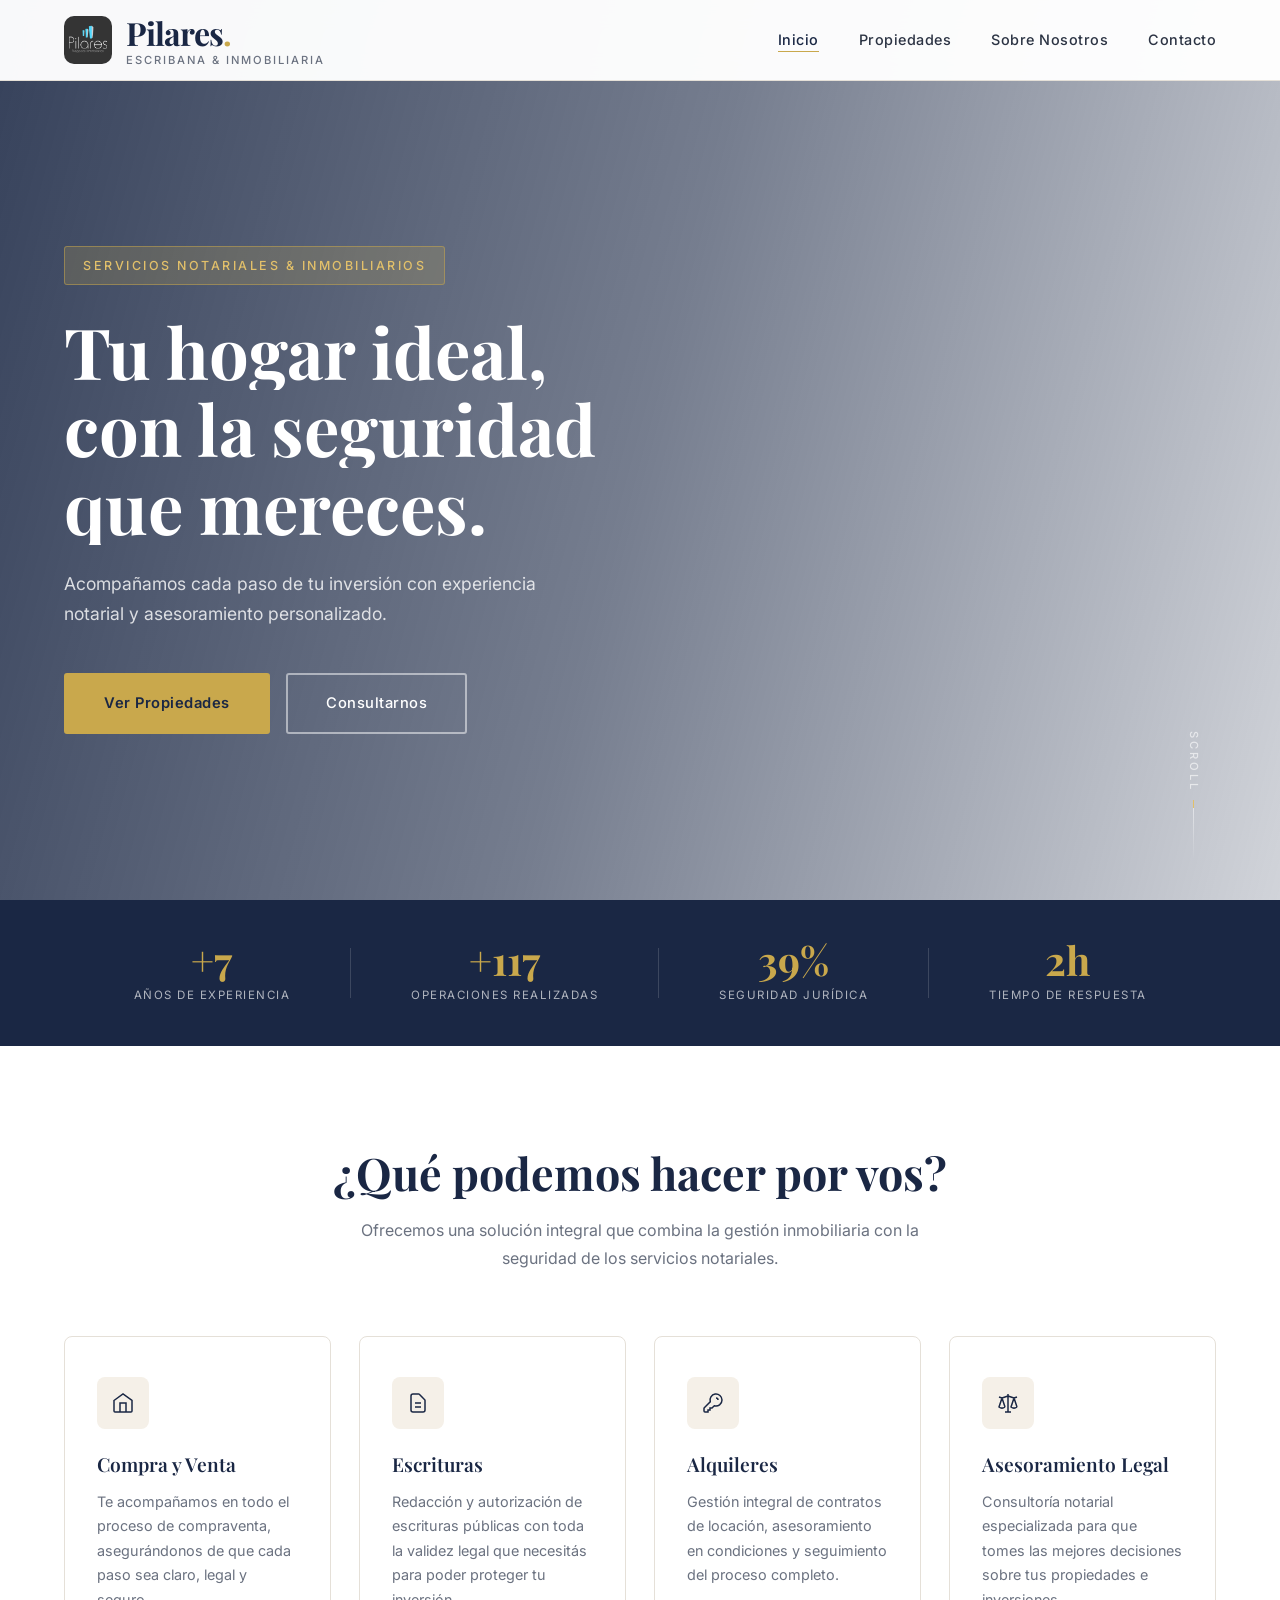
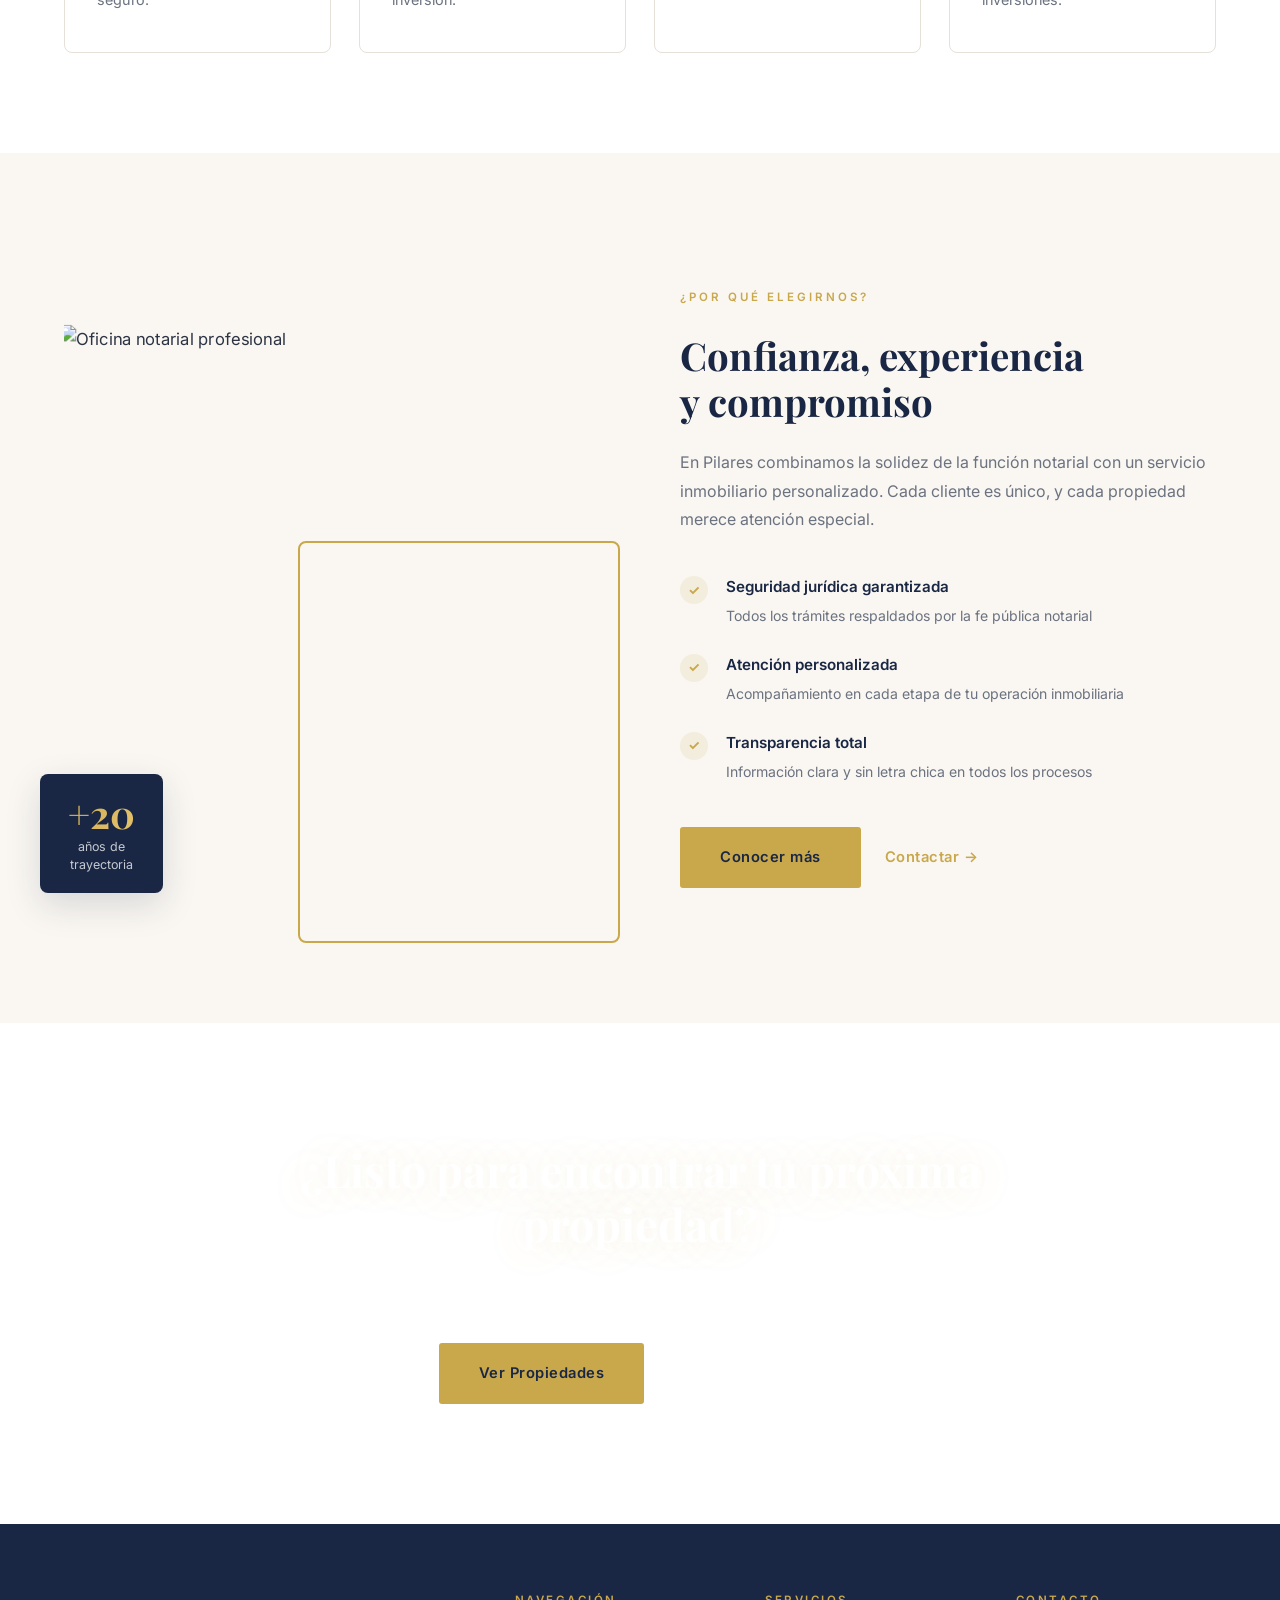
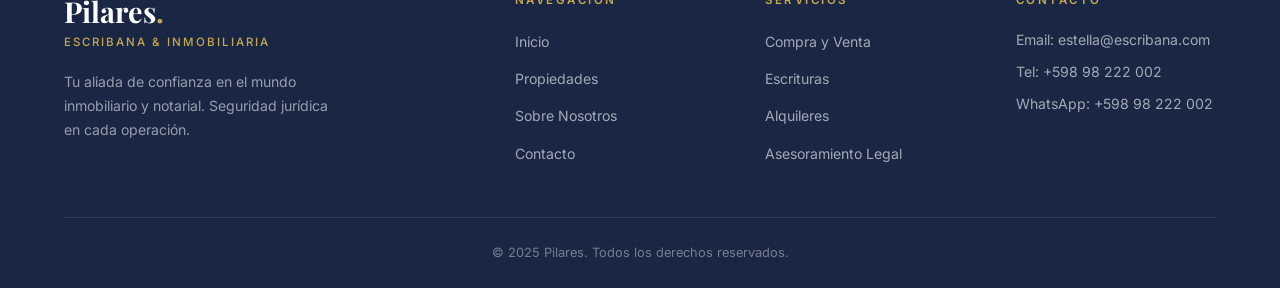
==== index.html @ a2b4f0a6 "s" ====
<!DOCTYPE html>
<html lang="es">
<head>
    <meta charset="UTF-8">
    <meta name="viewport" content="width=device-width, initial-scale=1.0">
    <title>Pilares | Inmobiliaria & Servicios Notariales</title>
    <link rel="icon" type="image/jpeg" href="Img/WhatsApp%20Image%202026-03-04%20at%2013.18.56.jpeg">
    <link rel="stylesheet" href="pagina_inicio.css">
    <link href="https://fonts.googleapis.com/css2?family=Playfair+Display:wght@400;600;700&family=Inter:wght@300;400;500;600&display=swap" rel="stylesheet">
</head>
<body>

    <header>
        <div class="header-container">
            <div class="logo">
                <a href="index.html">
                    <img class="logo-img" src="Img/WhatsApp%20Image%202026-03-04%20at%2013.18.56.jpeg" alt="Pilares">
                    <div class="logo-text">
                        <h1>Pilares<span class="logo-accent">.</span></h1>
                        <span class="logo-subtitle">Escribana &amp; Inmobiliaria</span>
                    </div>
                </a>
            </div>

            <div class="menu-toggle" id="menu-toggle">
                <span></span>
                <span></span>
                <span></span>
            </div>

            <nav id="main-nav">
                <ul>
                    <li><a href="index.html" class="active">Inicio</a></li>
                    <li><a href="./Productos/Productos.html">Propiedades</a></li>
                    <li><a href="./Nosotros/nosotros.html">Sobre Nosotros</a></li>
                    <li><a href="./Contacto/contactos.html">Contacto</a></li>
                </ul>
            </nav>
        </div>
    </header>

    <!-- Hero Section -->
    <section class="hero">
        <div class="hero-bg"></div>
        <div class="hero-overlay"></div>

<div class="hero-content">
            <span class="hero-tag">Servicios Notariales &amp; Inmobiliarios</span>
            <h2>Tu hogar ideal,<br>con la seguridad<br>que mereces.</h2>
            <p>Acompañamos cada paso de tu inversión con experiencia notarial y asesoramiento personalizado.</p>
            <div class="hero-buttons">
                <a href="./Productos/Productos.html" class="btn-primary">Ver Propiedades</a>
                <a href="./Contacto/contactos.html" class="btn-ghost">Consultarnos</a>
            </div>
        </div>
        <div class="hero-scroll-hint">
            <span>Scroll</span>
            <div class="scroll-line"></div>
        </div>
    </section>

    <main id="main-page">

        <!-- Stats Bar -->
        <section class="stats-bar">
            <div class="stat-item">
                <span class="stat-number">+20</span>
                <span class="stat-label">Años de experiencia</span>
            </div>
            <div class="stat-divider"></div>
            <div class="stat-item">
                <span class="stat-number">+200</span>
                <span class="stat-label">Operaciones realizadas</span>
            </div>
            <div class="stat-divider"></div>
            <div class="stat-item">
                <span class="stat-number">100%</span>
                <span class="stat-label">Seguridad jurídica</span>
            </div>
            <div class="stat-divider"></div>
            <div class="stat-item">
                <span class="stat-number">24h</span>
                <span class="stat-label">Tiempo de respuesta</span>
            </div>
        </section>

        <!-- Services Section -->
        <section class="services-section">
            <div class="section-header">
                <h2>¿Qué podemos hacer por vos?</h2>
                <p>Ofrecemos una solución integral que combina la gestión inmobiliaria con la seguridad de los servicios notariales.</p>
            </div>
            <div class="services-grid">
                <div class="service-card">
                    <div class="service-icon-wrap">
                        <svg viewBox="0 0 24 24" fill="none" stroke="currentColor" stroke-width="1.5">
                            <path d="M3 9.5L12 3l9 6.5V20a1 1 0 01-1 1H4a1 1 0 01-1-1V9.5z"/>
                            <path d="M9 21V12h6v9"/>
                        </svg>
                    </div>
                    <h3>Compra y Venta</h3>
                    <p>Te acompañamos en todo el proceso de compraventa, asegurándonos de que cada paso sea claro, legal y seguro.</p>
                </div>
                <div class="service-card">
                    <div class="service-icon-wrap">
                        <svg viewBox="0 0 24 24" fill="none" stroke="currentColor" stroke-width="1.5">
                            <path d="M9 12h6m-6 4h6m2 5H7a2 2 0 01-2-2V5a2 2 0 012-2h5.586a1 1 0 01.707.293l5.414 5.414a1 1 0 01.293.707V19a2 2 0 01-2 2z"/>
                        </svg>
                    </div>
                    <h3>Escrituras</h3>
                    <p>Redacción y autorización de escrituras públicas con toda la validez legal que necesitás para poder proteger tu inversión.</p>
                </div>
                <div class="service-card">
                    <div class="service-icon-wrap">
                        <svg viewBox="0 0 24 24" fill="none" stroke="currentColor" stroke-width="1.5">
                            <path d="M15 7a2 2 0 012 2m4 0a6 6 0 01-7.743 5.743L11 17H9v2H7v2H4a1 1 0 01-1-1v-2.586a1 1 0 01.293-.707l5.964-5.964A6 6 0 1121 9z"/>
                        </svg>
                    </div>
                    <h3>Alquileres</h3>
                    <p>Gestión integral de contratos de locación, asesoramiento en condiciones y seguimiento del proceso completo.</p>
                </div>
                <div class="service-card">
                    <div class="service-icon-wrap">
                        <svg viewBox="0 0 24 24" fill="none" stroke="currentColor" stroke-width="1.5">
                            <path d="M3 6l3 1m0 0l-3 9a5.002 5.002 0 006.001 0M6 7l3 9M6 7l6-2m6 2l3-1m-3 1l-3 9a5.002 5.002 0 006.001 0M18 7l3 9m-3-9l-6-2m0-2v2m0 16V5m0 16H9m3 0h3"/>
                        </svg>
                    </div>
                    <h3>Asesoramiento Legal</h3>
                    <p>Consultoría notarial especializada para que tomes las mejores decisiones sobre tus propiedades e inversiones.</p>
                </div>
            </div>
        </section>

        <!-- Why Us Section -->
        <section class="why-us-section">
            <div class="why-us-container">
                <div class="why-us-image-col">
                    <div class="image-wrapper">
                        <img src="https://images.unsplash.com/photo-1560518883-ce09059eeffa?w=900&q=80&auto=format&fit=crop" alt="Oficina notarial profesional">
                    </div>
                    <div class="image-frame"></div>
                    <div class="experience-badge">
                        <span class="badge-number">+20</span>
                        <span class="badge-text">años de<br>trayectoria</span>
                    </div>
                </div>
                <div class="why-us-content">
                    <span class="section-tag">¿Por qué elegirnos?</span>
                    <h2>Confianza, experiencia<br>y compromiso</h2>
                    <p class="why-us-intro">En Pilares combinamos la solidez de la función notarial con un servicio inmobiliario personalizado. Cada cliente es único, y cada propiedad merece atención especial.</p>

                    <div class="features-list">
                        <div class="feature-item">
                            <div class="feature-check">✓</div>
                            <div class="feature-text">
                                <strong>Seguridad jurídica garantizada</strong>
                                <p>Todos los trámites respaldados por la fe pública notarial</p>
                            </div>
                        </div>
                        <div class="feature-item">
                            <div class="feature-check">✓</div>
                            <div class="feature-text">
                                <strong>Atención personalizada</strong>
                                <p>Acompañamiento en cada etapa de tu operación inmobiliaria</p>
                            </div>
                        </div>
                        <div class="feature-item">
                            <div class="feature-check">✓</div>
                            <div class="feature-text">
                                <strong>Transparencia total</strong>
                                <p>Información clara y sin letra chica en todos los procesos</p>
                            </div>
                        </div>
                    </div>

                    <div class="why-us-actions">
                        <a href="./Nosotros/nosotros.html" class="btn-primary">Conocer más</a>
                        <a href="./Contacto/contactos.html" class="btn-link">Contactar →</a>
                    </div>
                </div>
            </div>
        </section>

        <!-- CTA Section -->
        <section class="cta-section">
            <div class="cta-bg"></div>
            <div class="cta-content">
                <h2>¿Listo para encontrar tu próxima propiedad?</h2>
                <p>Nuestro equipo está listo para asesorarte y acompañarte en cada paso del proceso.</p>
                <div class="cta-buttons">
                    <a href="./Productos/Productos.html" class="btn-gold">Ver Propiedades</a>
                    <a href="./Contacto/contactos.html" class="btn-ghost-light">Consultarnos</a>
                </div>
            </div>
        </section>

    </main>

    <footer id="contacto-footer">
        <div class="footer-content">
            <div class="footer-brand">
                <h3>Pilares<span class="logo-accent">.</span></h3>
                <p class="footer-brand-sub">Escribana &amp; Inmobiliaria</p>
                <p class="footer-desc">Tu aliada de confianza en el mundo inmobiliario y notarial. Seguridad jurídica en cada operación.</p>
            </div>
            <div class="footer-section">
                <h4>Navegación</h4>
                <ul>
                    <li><a href="index.html">Inicio</a></li>
                    <li><a href="./Productos/Productos.html">Propiedades</a></li>
                    <li><a href="./Nosotros/nosotros.html">Sobre Nosotros</a></li>
                    <li><a href="./Contacto/contactos.html">Contacto</a></li>
                </ul>
            </div>
            <div class="footer-section">
                <h4>Servicios</h4>
                <ul>
                    <li><a href="#">Compra y Venta</a></li>
                    <li><a href="#">Escrituras</a></li>
                    <li><a href="#">Alquileres</a></li>
                    <li><a href="#">Asesoramiento Legal</a></li>
                </ul>
            </div>
            <div class="footer-section">
                <h4>Contacto</h4>
                <p>Email: estella@escribana.com</p>
                <p>Tel: +598 98 222 002</p>
                <p>WhatsApp: +598 98 222 002</p>
            </div>
        </div>
        <div class="footer-bottom">
            <p>&copy; 2025 Pilares. Todos los derechos reservados.</p>
        </div>
    </footer>

    <script src="pagina_inicio.js"></script>

</body>
</html>
---- pagina_inicio.css ----
@import url('https://fonts.googleapis.com/css2?family=Playfair+Display:wght@400;600;700&family=Inter:wght@300;400;500;600&display=swap');

/* ===== Variables ===== */
:root {
    --primary: #1a2744;
    --primary-light: #253460;
    --gold: #c9a84c;
    --gold-light: #e2c06a;
    --cream: #f5f0e8;
    --cream-light: #faf7f2;
    --white: #ffffff;
    --dark: #111827;
    --text: #2c3444;
    --text-light: #6b7280;
    --border: #e5e0d8;
    --shadow: rgba(26, 39, 68, 0.08);
    --shadow-md: rgba(26, 39, 68, 0.15);
}

/* ===== Reset & Base ===== */
* {
    margin: 0;
    padding: 0;
    box-sizing: border-box;
}

html {
    scroll-behavior: smooth;
}

html {
    overflow-x: hidden;
    max-width: 100%;
}

body {
    font-family: 'Inter', sans-serif;
    background-color: var(--white);
    color: var(--text);
    line-height: 1.7;
    overflow-x: hidden;
    max-width: 100%;
}

h1, h2, h3, h4 {
    font-family: 'Playfair Display', serif;
    line-height: 1.2;
}

/* ===== Header ===== */
header {
    position: fixed;
    top: 0;
    left: 0;
    right: 0;
    z-index: 1000;
    background: rgba(255, 255, 255, 0.97);
    backdrop-filter: blur(12px);
    border-bottom: 1px solid var(--border);
    animation: slideDown 0.6s ease;
}

@keyframes slideDown {
    from { transform: translateY(-100%); opacity: 0; }
    to { transform: translateY(0); opacity: 1; }
}

.header-container {
    max-width: 1300px;
    margin: 0 auto;
    padding: 0 5%;
    height: 80px;
    display: flex;
    align-items: center;
    justify-content: space-between;
}

/* Logo */
.logo a {
    text-decoration: none;
    display: flex;
    flex-direction: row;
    align-items: center;
    gap: 14px;
    line-height: 1;
}

.logo-img {
    width: 48px;
    height: 48px;
    border-radius: 10px;
    object-fit: cover;
    flex-shrink: 0;
    animation: logoPulse 3.5s ease-in-out infinite;
    transition: transform 0.35s cubic-bezier(0.34, 1.56, 0.64, 1);
}

@keyframes logoPulse {
    0%, 100% { box-shadow: 0 2px 10px rgba(26, 39, 68, 0.14); }
    50%       { box-shadow: 0 4px 22px rgba(201, 168, 76, 0.38); }
}

.logo a:hover .logo-img {
    transform: scale(1.1) rotate(3deg);
    animation-play-state: paused;
    box-shadow: 0 6px 24px rgba(201, 168, 76, 0.45);
}

.logo-text {
    display: flex;
    flex-direction: column;
    line-height: 1;
}

.logo h1 {
    font-family: 'Playfair Display', serif;
    font-size: 2rem;
    font-weight: 700;
    color: var(--primary);
    letter-spacing: -1px;
    margin: 0;
    transition: color 0.3s ease;
}

.logo a:hover h1 { color: var(--gold); }

.logo-accent {
    color: var(--gold);
}

.logo-subtitle {
    font-family: 'Inter', sans-serif;
    font-size: 0.7rem;
    font-weight: 500;
    color: var(--text-light);
    letter-spacing: 2px;
    text-transform: uppercase;
    margin-top: 2px;
}

/* Nav */
nav ul {
    list-style: none;
    display: flex;
    gap: 40px;
    margin: 0;
    padding: 0;
}

nav ul li a {
    text-decoration: none;
    color: var(--text);
    font-weight: 500;
    font-size: 0.9rem;
    letter-spacing: 0.5px;
    position: relative;
    padding-bottom: 4px;
    transition: color 0.3s ease;
}

nav ul li a::after {
    content: '';
    position: absolute;
    bottom: 0;
    left: 0;
    width: 0;
    height: 1.5px;
    background: var(--gold);
    transition: width 0.4s ease;
}

nav ul li a:hover,
nav ul li a.active {
    color: var(--primary);
}

nav ul li a:hover::after,
nav ul li a.active::after {
    width: 100%;
}

/* Mobile menu toggle */
.menu-toggle {
    display: none;
    flex-direction: column;
    gap: 5px;
    cursor: pointer;
    padding: 5px;
}

.menu-toggle span {
    display: block;
    width: 24px;
    height: 2px;
    background: var(--primary);
    transition: all 0.3s ease;
    transform-origin: center;
}

.menu-toggle.open span:nth-child(1) {
    transform: translateY(7px) rotate(45deg);
}

.menu-toggle.open span:nth-child(2) {
    opacity: 0;
    transform: scaleX(0);
}

.menu-toggle.open span:nth-child(3) {
    transform: translateY(-7px) rotate(-45deg);
}

/* ===== Hero ===== */
.hero {
    position: relative;
    height: 100vh;
    min-height: 700px;
    display: flex;
    align-items: center;
    overflow: hidden;
}

.hero-bg {
    position: absolute;
    inset: 0;
    background-image: url('https://images.unsplash.com/photo-1600585154340-be6161a56a0c?w=1800&q=85&auto=format&fit=crop');
    background-size: cover;
    background-position: center;
    transform: scale(1.05);
    animation: heroZoom 8s ease forwards;
}

@keyframes heroZoom {
    from { transform: scale(1.05); }
    to { transform: scale(1); }
}

.hero-overlay {
    position: absolute;
    inset: 0;
    background: linear-gradient(
        105deg,
        rgba(26, 39, 68, 0.88) 0%,
        rgba(26, 39, 68, 0.6) 50%,
        rgba(26, 39, 68, 0.2) 100%
    );
}

.hero-content {
    position: relative;
    z-index: 2;
    max-width: 1300px;
    margin: 0 auto;
    padding: 0 5%;
    width: 100%;
    padding-top: 80px;
    animation: fadeInUp 1s ease 0.3s both;
}

@keyframes fadeInUp {
    from { opacity: 0; transform: translateY(40px); }
    to { opacity: 1; transform: translateY(0); }
}

.hero-tag {
    display: inline-block;
    background: rgba(201, 168, 76, 0.2);
    border: 1px solid rgba(201, 168, 76, 0.5);
    color: var(--gold-light);
    font-size: 0.78rem;
    font-weight: 500;
    letter-spacing: 2.5px;
    text-transform: uppercase;
    padding: 8px 18px;
    border-radius: 3px;
    margin-bottom: 28px;
}

.hero-content h2 {
    font-family: 'Playfair Display', serif;
    font-size: clamp(2.8rem, 5.5vw, 5rem);
    font-weight: 700;
    color: var(--white);
    line-height: 1.1;
    margin-bottom: 24px;
    max-width: 700px;
}

.hero-content p {
    font-size: 1.1rem;
    color: rgba(255, 255, 255, 0.8);
    max-width: 500px;
    margin-bottom: 44px;
    line-height: 1.7;
}

.hero-buttons {
    display: flex;
    gap: 16px;
    flex-wrap: wrap;
}

/* Buttons */
.btn-primary {
    display: inline-block;
    background: var(--gold);
    color: var(--primary);
    padding: 16px 38px;
    border-radius: 3px;
    text-decoration: none;
    font-weight: 600;
    font-size: 0.92rem;
    letter-spacing: 0.5px;
    transition: all 0.35s ease;
    border: 2px solid var(--gold);
}

.btn-primary:hover {
    background: var(--gold-light);
    border-color: var(--gold-light);
    transform: translateY(-2px);
    box-shadow: 0 8px 24px rgba(201, 168, 76, 0.35);
}

.btn-ghost {
    display: inline-block;
    background: transparent;
    color: var(--white);
    padding: 16px 38px;
    border-radius: 3px;
    text-decoration: none;
    font-weight: 500;
    font-size: 0.92rem;
    letter-spacing: 0.5px;
    transition: all 0.35s ease;
    border: 2px solid rgba(255, 255, 255, 0.5);
}

.btn-ghost:hover {
    background: rgba(255, 255, 255, 0.12);
    border-color: var(--white);
}

.btn-gold {
    display: inline-block;
    background: var(--gold);
    color: var(--primary);
    padding: 16px 38px;
    border-radius: 3px;
    text-decoration: none;
    font-weight: 600;
    font-size: 0.92rem;
    letter-spacing: 0.5px;
    transition: all 0.35s ease;
    border: 2px solid var(--gold);
}

.btn-gold:hover {
    background: var(--gold-light);
    transform: translateY(-2px);
    box-shadow: 0 8px 24px rgba(201, 168, 76, 0.4);
}

.btn-ghost-light {
    display: inline-block;
    background: transparent;
    color: var(--white);
    padding: 16px 38px;
    border-radius: 3px;
    text-decoration: none;
    font-weight: 500;
    font-size: 0.92rem;
    letter-spacing: 0.5px;
    transition: all 0.35s ease;
    border: 2px solid rgba(255, 255, 255, 0.6);
}

.btn-ghost-light:hover {
    background: rgba(255, 255, 255, 0.12);
    border-color: var(--white);
}

.btn-link {
    display: inline-flex;
    align-items: center;
    gap: 8px;
    color: var(--gold);
    text-decoration: none;
    font-weight: 600;
    font-size: 0.92rem;
    letter-spacing: 0.5px;
    transition: all 0.3s ease;
    border: none;
    background: none;
    padding: 16px 0;
}

.btn-link:hover {
    gap: 14px;
    color: var(--gold-light);
}

/* Scroll hint */
.hero-scroll-hint {
    position: absolute;
    bottom: 40px;
    right: 6%;
    z-index: 2;
    display: flex;
    flex-direction: column;
    align-items: center;
    gap: 8px;
}

.hero-scroll-hint span {
    font-size: 0.7rem;
    font-weight: 500;
    letter-spacing: 3px;
    text-transform: uppercase;
    color: rgba(255, 255, 255, 0.6);
    writing-mode: vertical-rl;
}

.scroll-line {
    width: 1px;
    height: 60px;
    background: linear-gradient(to bottom, rgba(255,255,255,0.6), transparent);
    animation: scrollPulse 2s ease infinite;
}

@keyframes scrollPulse {
    0%, 100% { opacity: 0.4; }
    50% { opacity: 1; }
}

/* ===== Stats Bar ===== */
.stats-bar {
    background: var(--primary);
    padding: 40px 5%;
    display: flex;
    justify-content: center;
    align-items: center;
    flex-wrap: wrap;
}

.stat-item {
    display: flex;
    flex-direction: column;
    align-items: center;
    padding: 0 60px;
    text-align: center;
}

.stat-number {
    font-family: 'Playfair Display', serif;
    font-size: 2.5rem;
    font-weight: 700;
    color: var(--gold);
    line-height: 1;
}

.stat-label {
    font-size: 0.72rem;
    font-weight: 400;
    color: rgba(255, 255, 255, 0.65);
    letter-spacing: 1.5px;
    margin-top: 6px;
    text-transform: uppercase;
}

.stat-divider {
    width: 1px;
    height: 50px;
    background: rgba(255, 255, 255, 0.15);
}

/* ===== Section Common ===== */
.section-tag {
    display: inline-block;
    color: var(--gold);
    font-size: 0.72rem;
    font-weight: 600;
    letter-spacing: 3px;
    text-transform: uppercase;
    margin-bottom: 16px;
}

.section-header {
    text-align: center;
    margin-bottom: 64px;
}

.section-header h2 {
    font-size: clamp(2rem, 3.5vw, 2.8rem);
    color: var(--primary);
    margin-bottom: 18px;
}

.section-header p {
    color: var(--text-light);
    max-width: 560px;
    margin: 0 auto;
    font-size: 1rem;
}

/* ===== Services Section ===== */
.services-section {
    padding: 100px 5%;
    max-width: 1300px;
    margin: 0 auto;
}

.services-grid {
    display: grid;
    grid-template-columns: repeat(4, 1fr);
    gap: 28px;
}

.service-card {
    background: var(--white);
    border: 1px solid var(--border);
    border-radius: 8px;
    padding: 40px 32px;
    transition: all 0.4s ease;
    position: relative;
    overflow: hidden;
}

.service-card::before {
    content: '';
    position: absolute;
    bottom: 0;
    left: 0;
    right: 0;
    height: 3px;
    background: var(--gold);
    transform: scaleX(0);
    transition: transform 0.4s ease;
}

.service-card:hover {
    transform: translateY(-8px);
    box-shadow: 0 20px 50px var(--shadow-md);
    border-color: transparent;
}

.service-card:hover::before {
    transform: scaleX(1);
}

.service-icon-wrap {
    width: 52px;
    height: 52px;
    background: var(--cream);
    border-radius: 8px;
    display: flex;
    align-items: center;
    justify-content: center;
    margin-bottom: 24px;
    transition: background 0.3s ease;
}

.service-card:hover .service-icon-wrap {
    background: rgba(201, 168, 76, 0.12);
}

.service-icon-wrap svg {
    width: 24px;
    height: 24px;
    color: var(--primary);
    transition: color 0.3s ease;
}

.service-card:hover .service-icon-wrap svg {
    color: var(--gold);
}

.service-card h3 {
    font-size: 1.2rem;
    font-weight: 600;
    color: var(--primary);
    margin-bottom: 14px;
}

.service-card p {
    font-size: 0.9rem;
    color: var(--text-light);
    line-height: 1.7;
}

/* ===== Why Us Section ===== */
.why-us-section {
    background: var(--cream-light);
    padding: 100px 5%;
}

.why-us-container {
    max-width: 1300px;
    margin: 0 auto;
    display: grid;
    grid-template-columns: 1fr 1fr;
    gap: 80px;
    align-items: center;
}

.why-us-image-col {
    position: relative;
}

.image-wrapper {
    position: relative;
    border-radius: 8px;
    overflow: hidden;
    aspect-ratio: 4/5;
    z-index: 1;
}

.image-wrapper img {
    width: 100%;
    height: 100%;
    object-fit: cover;
    transition: transform 0.6s ease;
}

.image-wrapper:hover img {
    transform: scale(1.04);
}

.image-frame {
    position: absolute;
    bottom: -20px;
    right: -20px;
    width: 60%;
    height: 60%;
    border: 2px solid var(--gold);
    border-radius: 8px;
    pointer-events: none;
}

.experience-badge {
    position: absolute;
    bottom: 30px;
    left: -24px;
    z-index: 2;
    background: var(--primary);
    color: var(--white);
    padding: 20px 28px;
    border-radius: 8px;
    box-shadow: 0 12px 35px var(--shadow-md);
    display: flex;
    flex-direction: column;
    align-items: center;
    text-align: center;
    min-width: 120px;
}

.badge-number {
    font-family: 'Playfair Display', serif;
    font-size: 2.4rem;
    font-weight: 700;
    color: var(--gold);
    line-height: 1;
}

.badge-text {
    font-size: 0.78rem;
    font-weight: 400;
    color: rgba(255, 255, 255, 0.75);
    margin-top: 6px;
    line-height: 1.4;
}

.why-us-content {
    padding: 20px 0;
}

.why-us-content h2 {
    font-size: clamp(2rem, 3vw, 2.6rem);
    color: var(--primary);
    margin-bottom: 24px;
}

.why-us-intro {
    font-size: 1rem;
    color: var(--text-light);
    line-height: 1.8;
    margin-bottom: 40px;
}

.features-list {
    display: flex;
    flex-direction: column;
    gap: 24px;
    margin-bottom: 44px;
}

.feature-item {
    display: flex;
    gap: 18px;
    align-items: flex-start;
}

.feature-check {
    width: 28px;
    height: 28px;
    background: rgba(201, 168, 76, 0.12);
    border-radius: 50%;
    display: flex;
    align-items: center;
    justify-content: center;
    color: var(--gold);
    font-size: 0.85rem;
    font-weight: 700;
    flex-shrink: 0;
    margin-top: 2px;
}

.feature-text strong {
    display: block;
    font-size: 0.95rem;
    font-weight: 600;
    color: var(--primary);
    margin-bottom: 4px;
}

.feature-text p {
    font-size: 0.88rem;
    color: var(--text-light);
    margin: 0;
}

.why-us-actions {
    display: flex;
    align-items: center;
    gap: 24px;
    flex-wrap: wrap;
}

/* ===== CTA Section ===== */
.cta-section {
    position: relative;
    padding: 120px 5%;
    overflow: hidden;
    text-align: center;
}

.cta-bg {
    position: absolute;
    inset: 0;
    background-image: url('https://images.unsplash.com/photo-1564013799919-ab600027ffc6?w=1600&q=80&auto=format&fit=crop');
    background-size: cover;
    background-position: center;
    filter: brightness(0.22);
}

.cta-content {
    position: relative;
    z-index: 2;
    max-width: 700px;
    margin: 0 auto;
}

.cta-content h2 {
    font-size: clamp(2rem, 3.5vw, 3rem);
    color: var(--white);
    margin-bottom: 20px;
}

.cta-content p {
    font-size: 1.05rem;
    color: rgba(255, 255, 255, 0.75);
    margin-bottom: 44px;
}

.cta-buttons {
    display: flex;
    gap: 16px;
    justify-content: center;
    flex-wrap: wrap;
}

/* ===== Footer ===== */
footer {
    background: var(--primary);
    color: var(--white);
    padding: 70px 5% 24px;
}

.footer-content {
    max-width: 1300px;
    margin: 0 auto;
    display: grid;
    grid-template-columns: 2fr 1fr 1fr 1fr;
    gap: 50px;
    padding-bottom: 50px;
    border-bottom: 1px solid rgba(255, 255, 255, 0.1);
}

.footer-brand h3 {
    font-family: 'Playfair Display', serif;
    font-size: 1.8rem;
    font-weight: 700;
    color: var(--white);
    margin-bottom: 4px;
}

.footer-brand-sub {
    font-size: 0.72rem;
    font-weight: 500;
    letter-spacing: 2px;
    text-transform: uppercase;
    color: var(--gold);
    margin-bottom: 18px;
}

.footer-desc {
    font-size: 0.88rem;
    color: rgba(255, 255, 255, 0.55);
    line-height: 1.7;
    max-width: 280px;
}

.footer-section h4 {
    font-family: 'Inter', sans-serif;
    font-size: 0.72rem;
    font-weight: 600;
    letter-spacing: 2.5px;
    text-transform: uppercase;
    color: var(--gold);
    margin-bottom: 20px;
}

.footer-section ul {
    list-style: none;
    padding: 0;
    display: flex;
    flex-direction: column;
    gap: 10px;
}

.footer-section ul li a {
    color: rgba(255, 255, 255, 0.6);
    text-decoration: none;
    font-size: 0.88rem;
    transition: all 0.3s ease;
    display: inline-block;
}

.footer-section ul li a:hover {
    color: var(--gold);
    transform: translateX(4px);
}

.footer-section p {
    color: rgba(255, 255, 255, 0.6);
    font-size: 0.88rem;
    margin-bottom: 8px;
}

.footer-bottom {
    max-width: 1300px;
    margin: 24px auto 0;
    text-align: center;
}

.footer-bottom p {
    font-size: 0.8rem;
    color: rgba(255, 255, 255, 0.4);
}

/* ===================================================================
   ANIMACIONES — Keyframes & Estados iniciales
   =================================================================== */

/* --- Keyframes base --- */
@keyframes fadeUp {
    from { opacity: 0; transform: translateY(50px); }
    to   { opacity: 1; transform: translateY(0); }
}
@keyframes fadeDown {
    from { opacity: 0; transform: translateY(-40px); }
    to   { opacity: 1; transform: translateY(0); }
}
@keyframes fadeLeft {
    from { opacity: 0; transform: translateX(-60px); }
    to   { opacity: 1; transform: translateX(0); }
}
@keyframes fadeRight {
    from { opacity: 0; transform: translateX(60px); }
    to   { opacity: 1; transform: translateX(0); }
}
@keyframes scaleIn {
    from { opacity: 0; transform: scale(0.8); }
    to   { opacity: 1; transform: scale(1); }
}
@keyframes blurIn {
    from { opacity: 0; filter: blur(12px); transform: translateY(20px); }
    to   { opacity: 1; filter: blur(0); transform: translateY(0); }
}
@keyframes rotateIn {
    from { opacity: 0; transform: rotate(-15deg) scale(0.85); }
    to   { opacity: 1; transform: rotate(0) scale(1); }
}
@keyframes bounceIn {
    0%   { opacity: 0; transform: scale(0.4) translateY(20px); }
    60%  { transform: scale(1.08) translateY(-6px); }
    80%  { transform: scale(0.96) translateY(3px); }
    100% { opacity: 1; transform: scale(1) translateY(0); }
}
@keyframes slideInBlur {
    from { opacity: 0; transform: translateX(-40px); filter: blur(6px); }
    to   { opacity: 1; transform: translateX(0); filter: blur(0); }
}
@keyframes clipReveal {
    from { clip-path: inset(0 100% 0 0); }
    to   { clip-path: inset(0 0% 0 0); }
}
@keyframes drawLine {
    from { width: 0; }
    to   { width: 50px; }
}
@keyframes float {
    0%, 100% { transform: translateY(0); }
    50%       { transform: translateY(-10px); }
}
@keyframes pulse-gold {
    0%, 100% { box-shadow: 0 0 0 0 rgba(201, 168, 76, 0); }
    50%       { box-shadow: 0 0 0 12px rgba(201, 168, 76, 0); }
}
@keyframes shimmer {
    0%   { background-position: -200% center; }
    100% { background-position: 200% center; }
}
@keyframes glowPulse {
    0%, 100% { box-shadow: 0 4px 15px rgba(201, 168, 76, 0.3); }
    50%       { box-shadow: 0 8px 35px rgba(201, 168, 76, 0.6); }
}
@keyframes countUp {
    from { opacity: 0; transform: translateY(20px) scale(0.9); }
    to   { opacity: 1; transform: translateY(0) scale(1); }
}
@keyframes gradientShift {
    0%   { background-position: 0% 50%; }
    50%  { background-position: 100% 50%; }
    100% { background-position: 0% 50%; }
}
@keyframes iconSpin {
    from { transform: rotate(0deg) scale(1); }
    to   { transform: rotate(360deg) scale(1.1); }
}
@keyframes borderGrow {
    from { transform: scaleX(0); opacity: 0; }
    to   { transform: scaleX(1); opacity: 1; }
}
@keyframes parallaxSlow {
    from { transform: translateY(0); }
    to   { transform: translateY(-60px); }
}
@keyframes textReveal {
    from { opacity: 0; transform: translateY(100%); }
    to   { opacity: 1; transform: translateY(0); }
}
@keyframes ripple {
    0%   { transform: scale(0); opacity: 0.5; }
    100% { transform: scale(4); opacity: 0; }
}
@keyframes rotateBadge {
    0%   { transform: rotate(-5deg) scale(0.9); opacity: 0; }
    60%  { transform: rotate(3deg) scale(1.05); }
    100% { transform: rotate(0) scale(1); opacity: 1; }
}
@keyframes navItemFade {
    from { opacity: 0; transform: translateY(-8px); }
    to   { opacity: 1; transform: translateY(0); }
}
@keyframes heroTagSlide {
    from { opacity: 0; transform: translateX(-30px); }
    to   { opacity: 1; transform: translateX(0); }
}
@keyframes heroParagraph {
    from { opacity: 0; transform: translateY(20px); filter: blur(4px); }
    to   { opacity: 1; transform: translateY(0); filter: blur(0); }
}
@keyframes buttonPop {
    from { opacity: 0; transform: scale(0.85) translateY(10px); }
    to   { opacity: 1; transform: scale(1) translateY(0); }
}
@keyframes scrollDot {
    0%   { transform: translateY(0); opacity: 1; }
    100% { transform: translateY(30px); opacity: 0; }
}
@keyframes imageReveal {
    from { clip-path: inset(0 0 100% 0); transform: scale(1.1); }
    to   { clip-path: inset(0 0 0% 0); transform: scale(1); }
}
@keyframes statCountIn {
    0%   { opacity: 0; transform: translateY(30px) scale(0.7); }
    70%  { transform: translateY(-4px) scale(1.05); }
    100% { opacity: 1; transform: translateY(0) scale(1); }
}
@keyframes serviceCardIn {
    from { opacity: 0; transform: translateY(40px) rotateX(8deg); }
    to   { opacity: 1; transform: translateY(0) rotateX(0); }
}
@keyframes featureSlide {
    from { opacity: 0; transform: translateX(-30px); }
    to   { opacity: 1; transform: translateX(0); }
}
@keyframes ctaReveal {
    from { opacity: 0; transform: scale(0.95) translateY(30px); }
    to   { opacity: 1; transform: scale(1) translateY(0); }
}

/* --- Hero animations staggered --- */
.hero-tag {
    animation: heroTagSlide 0.8s cubic-bezier(0.16, 1, 0.3, 1) 0.4s both;
}
.hero-content h2 {
    animation: blurIn 1s cubic-bezier(0.16, 1, 0.3, 1) 0.65s both;
}
.hero-content p {
    animation: heroParagraph 0.9s cubic-bezier(0.16, 1, 0.3, 1) 0.95s both;
}
.hero-buttons .btn-primary {
    animation: buttonPop 0.7s cubic-bezier(0.34, 1.56, 0.64, 1) 1.15s both;
}
.hero-buttons .btn-ghost {
    animation: buttonPop 0.7s cubic-bezier(0.34, 1.56, 0.64, 1) 1.3s both;
}
.hero-scroll-hint {
    animation: fadeDown 1s ease 1.6s both;
}

/* Enhanced scroll line */
.scroll-line {
    position: relative;
    overflow: hidden;
}
.scroll-line::after {
    content: '';
    position: absolute;
    top: 0;
    left: 0;
    width: 100%;
    height: 8px;
    background: var(--gold-light);
    animation: scrollDot 1.8s ease-in infinite;
}

/* --- Logo hover animation --- */
.logo h1 {
    transition: letter-spacing 0.4s ease, color 0.3s ease;
}
.logo a:hover h1 {
    letter-spacing: 1px;
}

/* --- Nav stagger on load --- */
nav ul li:nth-child(1) a { animation: navItemFade 0.5s ease 0.8s both; }
nav ul li:nth-child(2) a { animation: navItemFade 0.5s ease 0.95s both; }
nav ul li:nth-child(3) a { animation: navItemFade 0.5s ease 1.1s both; }
nav ul li:nth-child(4) a { animation: navItemFade 0.5s ease 1.25s both; }

/* --- Buttons shine effect --- */
.btn-primary,
.btn-gold {
    position: relative;
    overflow: hidden;
}
.btn-primary::after,
.btn-gold::after {
    content: '';
    position: absolute;
    top: 0; left: -100%;
    width: 60%;
    height: 100%;
    background: linear-gradient(90deg, transparent, rgba(255,255,255,0.3), transparent);
    transform: skewX(-20deg);
    transition: left 0.6s ease;
}
.btn-primary:hover::after,
.btn-gold:hover::after {
    left: 140%;
}

/* Ghost buttons expand border on hover */
.btn-ghost {
    transition: all 0.4s cubic-bezier(0.16, 1, 0.3, 1);
}
.btn-ghost:hover {
    letter-spacing: 1px;
    padding: 16px 44px;
}
.btn-ghost-light {
    transition: all 0.4s cubic-bezier(0.16, 1, 0.3, 1);
}
.btn-ghost-light:hover {
    letter-spacing: 1px;
    padding: 16px 44px;
}

/* --- Stats bar --- */
.stats-bar {
    overflow: hidden;
}
.stat-item {
    transition: transform 0.3s ease;
}
.stat-item:hover {
    transform: translateY(-4px);
}
.stat-number {
    transition: color 0.3s ease;
    display: inline-block;
}
.stat-item:hover .stat-number {
    color: var(--gold-light);
    animation: glowPulse 1.5s ease infinite;
}

/* Reveal states — hidden until JS adds .animate-in */
.reveal {
    opacity: 0;
    transition: opacity 0.7s cubic-bezier(0.16, 1, 0.3, 1),
                transform 0.7s cubic-bezier(0.16, 1, 0.3, 1),
                filter 0.7s ease;
}
.reveal.up     { transform: translateY(50px); }
.reveal.left   { transform: translateX(-50px); }
.reveal.right  { transform: translateX(50px); }
.reveal.scale  { transform: scale(0.85); }
.reveal.blur   { transform: translateY(25px); filter: blur(8px); }
.reveal.rotate { transform: rotate(-6deg) scale(0.9); }
.reveal.animate-in {
    opacity: 1;
    transform: none;
    filter: none;
}

/* --- Section header line decoration --- */
.section-header h2 {
    position: relative;
    display: inline-block;
}

/* --- Service cards enhanced --- */
.service-card {
    perspective: 800px;
    transform-style: preserve-3d;
}
.service-card:hover {
    transform: translateY(-12px) rotateX(3deg);
}
.service-icon-wrap {
    transition: background 0.3s ease, transform 0.4s cubic-bezier(0.34, 1.56, 0.64, 1);
}
.service-card:hover .service-icon-wrap {
    transform: scale(1.15) rotate(8deg);
}
.service-icon-wrap svg {
    transition: color 0.3s ease, transform 0.3s ease;
}
.service-card:hover .service-icon-wrap svg {
    transform: scale(1.1);
}

/* Ripple on service card click */
.service-card .ripple {
    position: absolute;
    border-radius: 50%;
    background: rgba(201, 168, 76, 0.15);
    animation: ripple 0.7s ease-out forwards;
    pointer-events: none;
    transform-origin: center;
}

/* --- Why us section --- */
.image-wrapper {
    overflow: hidden;
}
.image-wrapper img {
    transition: transform 0.8s cubic-bezier(0.16, 1, 0.3, 1);
}
.image-wrapper:hover img {
    transform: scale(1.08);
}

/* Animated gold border frame */
.image-frame {
    border: 2px solid var(--gold);
    background: transparent;
    animation: gradientShift 4s ease infinite;
}

/* Badge floating animation */
.experience-badge {
    animation: float 4s ease-in-out infinite;
}
.badge-number {
    background: linear-gradient(135deg, var(--gold), var(--gold-light), var(--gold));
    background-size: 200%;
    -webkit-background-clip: text;
    -webkit-text-fill-color: transparent;
    background-clip: text;
    animation: gradientShift 3s ease infinite;
}

/* Feature check bounce */
.feature-check {
    transition: transform 0.3s cubic-bezier(0.34, 1.56, 0.64, 1), background 0.3s ease;
}
.feature-item:hover .feature-check {
    transform: scale(1.25) rotate(10deg);
    background: rgba(201, 168, 76, 0.22);
}
.feature-item {
    transition: transform 0.3s ease;
}
.feature-item:hover {
    transform: translateX(6px);
}

/* --- CTA section --- */
.cta-bg {
    transition: transform 0.5s ease;
}
.cta-section:hover .cta-bg {
    transform: scale(1.03);
}
.cta-content h2 {
    text-shadow: 0 0 40px rgba(201, 168, 76, 0.2);
}
.cta-buttons .btn-gold {
    animation: glowPulse 2.5s ease-in-out infinite;
}

/* --- Footer links animated --- */
.footer-section ul li a {
    transition: color 0.3s ease, transform 0.3s ease, letter-spacing 0.3s ease;
}
.footer-section ul li a:hover {
    letter-spacing: 0.5px;
}
.footer-brand h3 {
    transition: letter-spacing 0.4s ease;
}
.footer-brand h3:hover {
    letter-spacing: 2px;
}

/* --- Section tag animation --- */
.section-tag {
    position: relative;
    display: inline-block;
    overflow: hidden;
}
.section-tag::before {
    content: '';
    position: absolute;
    left: -100%;
    top: 0;
    width: 100%;
    height: 100%;
    background: linear-gradient(90deg, transparent, rgba(201,168,76,0.15), transparent);
    animation: shimmer 3s ease infinite;
}

/* ===== Responsive ===== */
@media (max-width: 1100px) {
    .services-grid {
        grid-template-columns: repeat(2, 1fr);
    }

    .footer-content {
        grid-template-columns: repeat(2, 1fr);
    }
}

@media (max-width: 900px) {
    .why-us-container {
        grid-template-columns: 1fr;
        gap: 50px;
    }

    .why-us-image-col {
        max-width: 500px;
        margin: 0 auto;
    }

    .stat-item {
        padding: 12px 30px;
        flex: 1 1 40%;
    }

    .stat-divider {
        display: none;
    }
}

@media (max-width: 768px) {
    .header-container {
        height: 70px;
    }

    .menu-toggle {
        display: flex;
    }

    #main-nav {
        position: fixed;
        top: 70px;
        left: 0;
        right: 0;
        background: var(--white);
        border-bottom: 1px solid var(--border);
        padding: 20px 5%;
        transform: translateY(-120vh);
        visibility: hidden;
        transition: transform 0.4s ease, visibility 0.4s ease;
        z-index: 999;
        box-shadow: 0 10px 30px var(--shadow);
    }

    #main-nav.open {
        transform: translateY(0);
        visibility: visible;
    }

    #main-nav ul {
        flex-direction: column;
        gap: 6px;
    }

    #main-nav ul li a {
        font-size: 1rem;
        padding: 12px 0;
        display: block;
        border-bottom: 1px solid var(--border);
    }

    .hero-content h2 {
        font-size: 2.6rem;
    }

    .hero-content p {
        font-size: 1rem;
    }

    .services-section {
        padding: 70px 5%;
    }

    .services-grid {
        grid-template-columns: 1fr;
        gap: 20px;
    }

    .why-us-section {
        padding: 70px 5%;
    }

    .experience-badge {
        left: 10px;
        bottom: 20px;
    }

    .cta-section {
        padding: 80px 5%;
    }

    .footer-content {
        grid-template-columns: 1fr;
        gap: 36px;
    }
}

@media (max-width: 480px) {
    .hero-content h2 {
        font-size: 2rem;
    }

    .hero-buttons {
        flex-direction: column;
        align-items: stretch;
    }

    .hero-buttons a {
        text-align: center;
    }

    .stat-item {
        flex: 1 1 100%;
        padding: 10px 16px;
    }

    .experience-badge {
        left: 50%;
        transform: translateX(-50%);
        bottom: -24px;
    }

    .why-us-image-col {
        margin-bottom: 40px;
    }

    .section-tag {
        font-size: 0.65rem;
    }
}
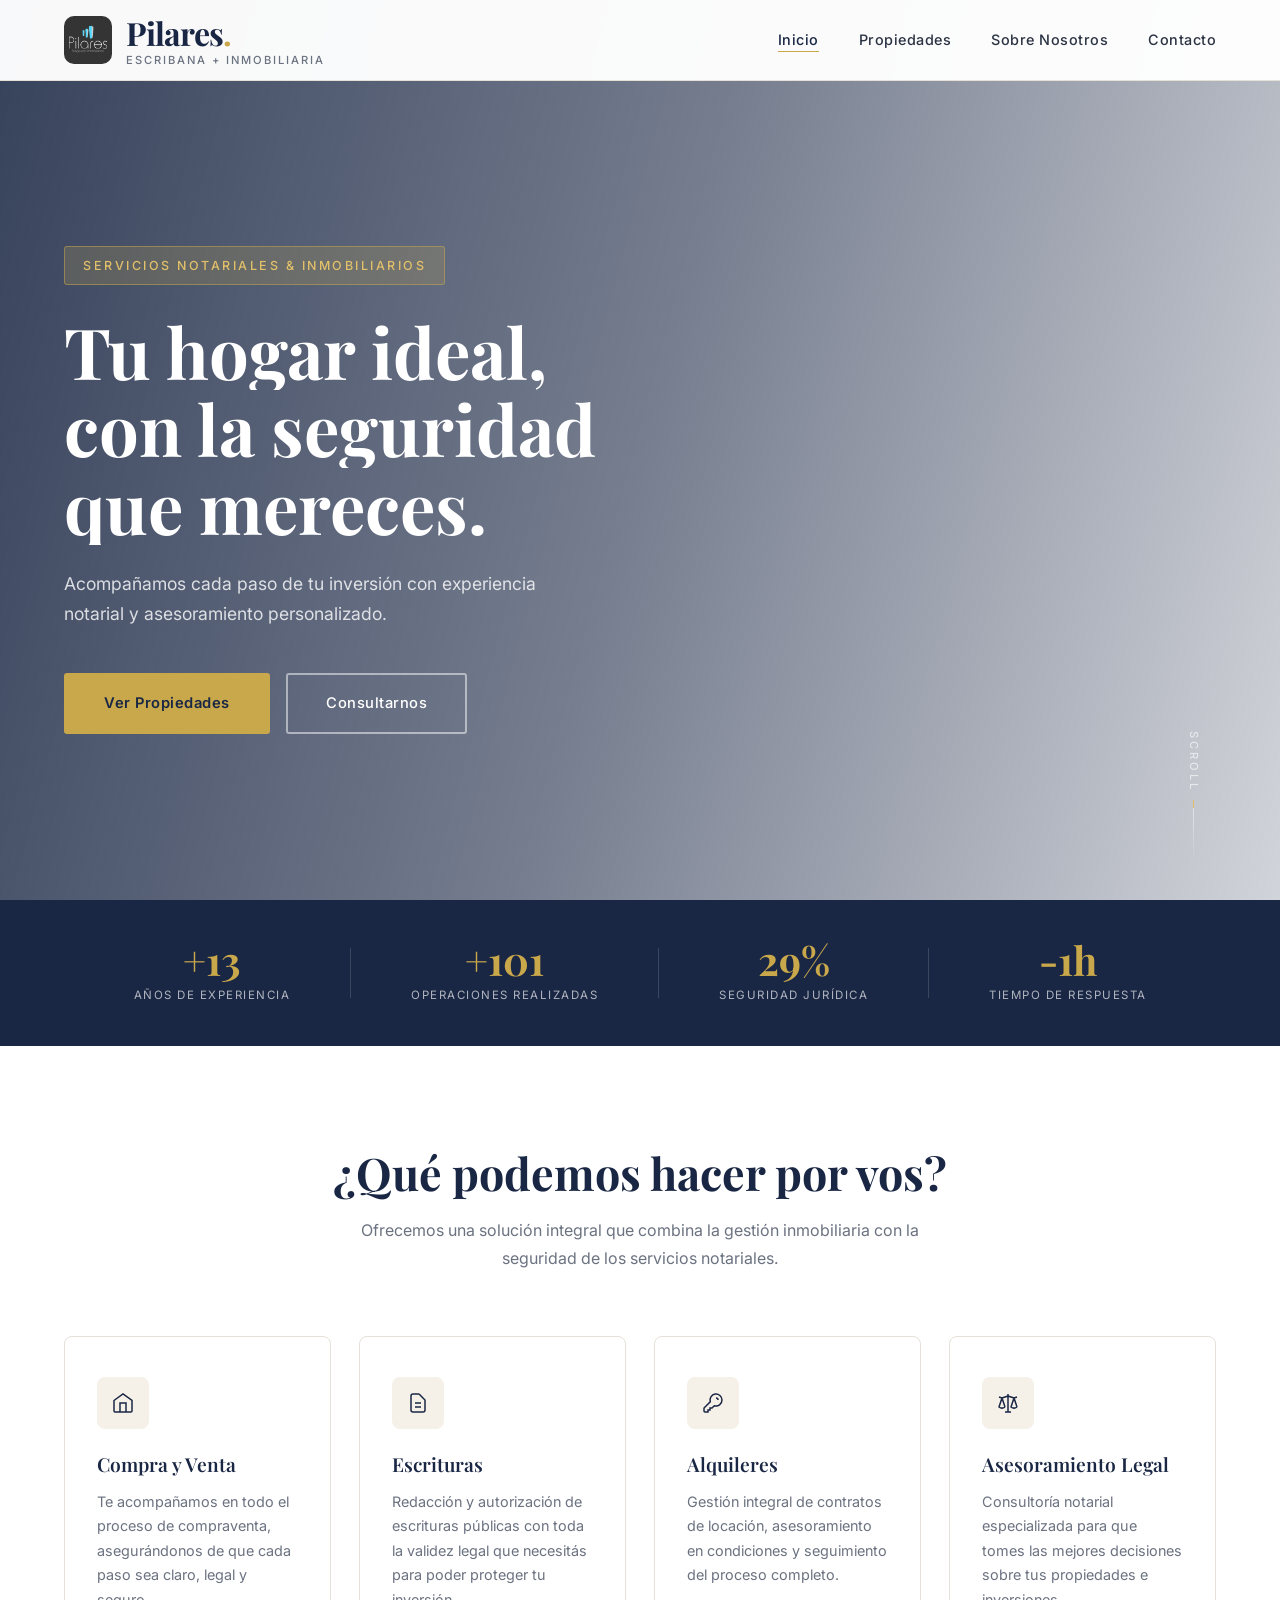
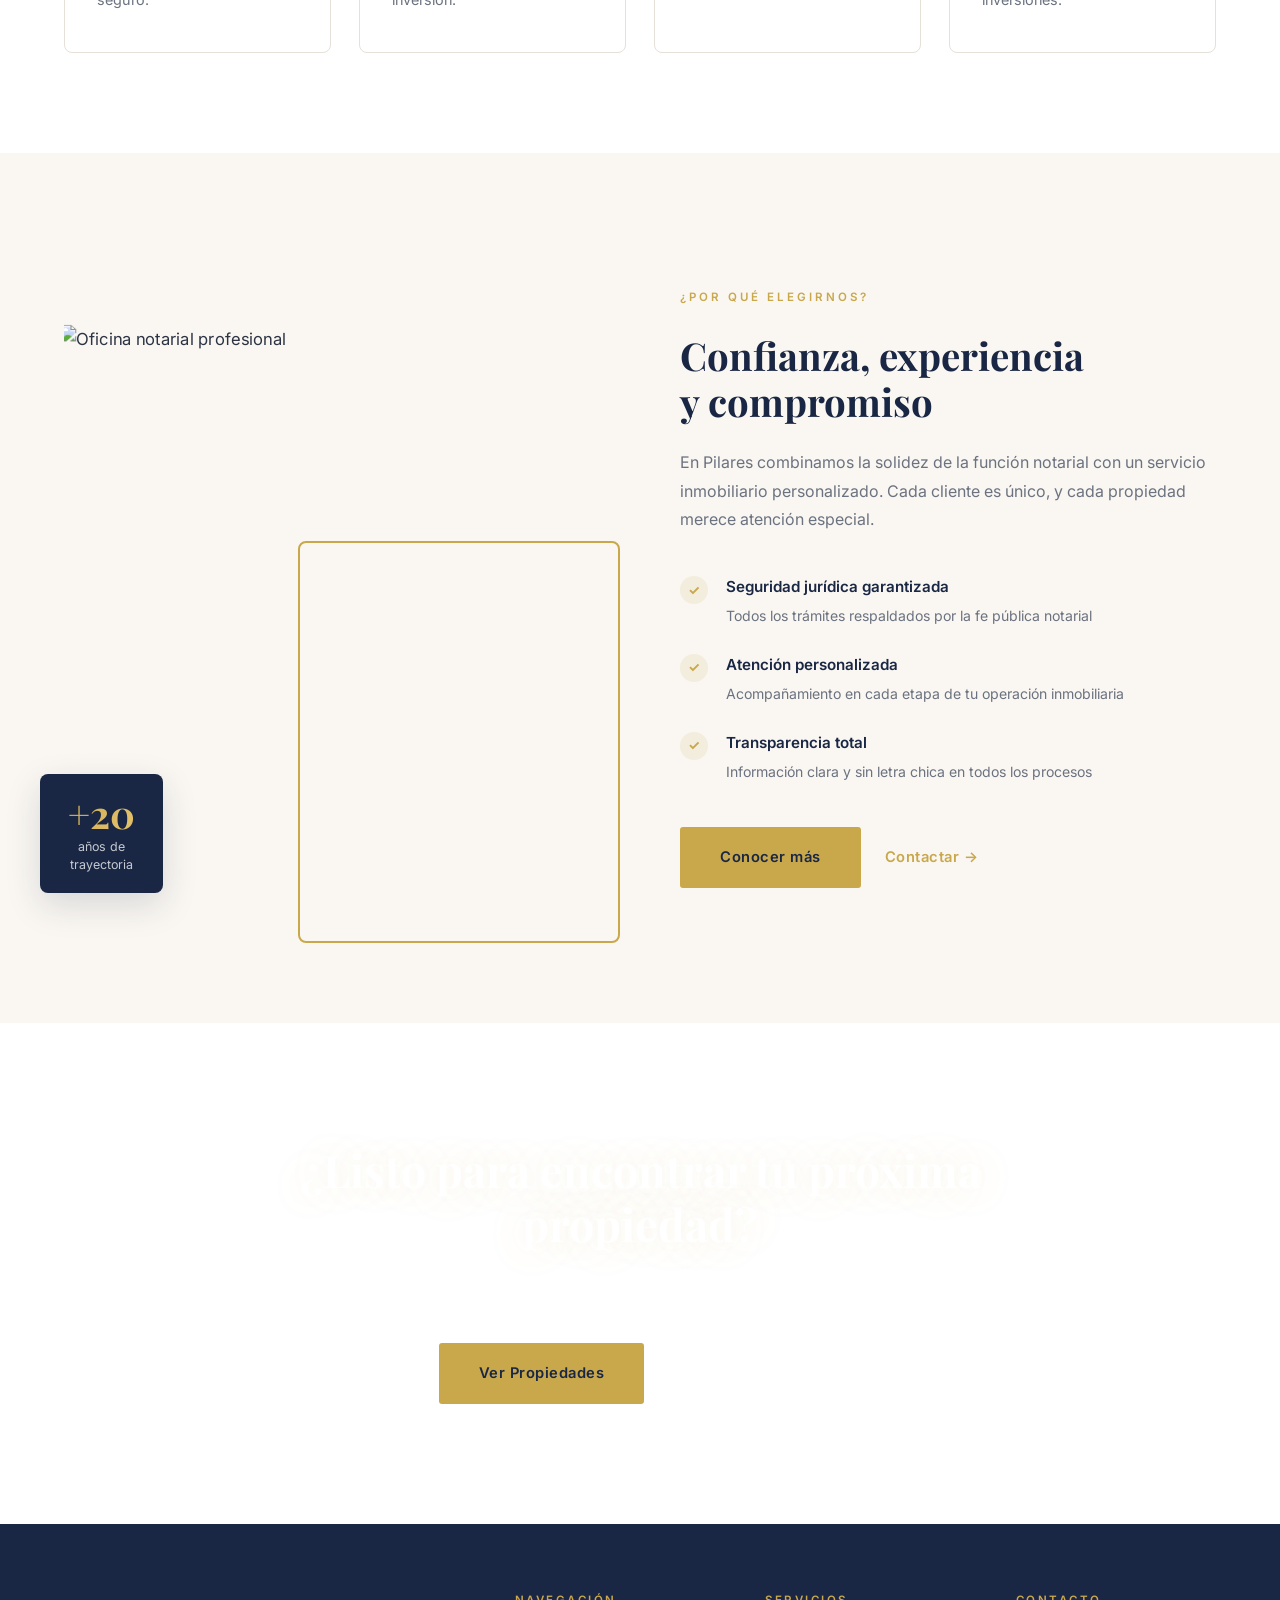
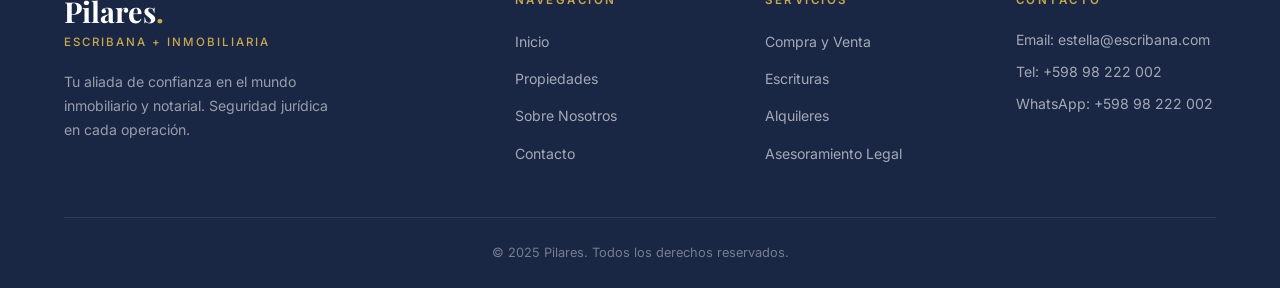
==== commit 800958c7: "s" ====
--- a/index.html
+++ b/index.html
@@ -17,7 +17,7 @@
                     <img class="logo-img" src="Img/WhatsApp%20Image%202026-03-04%20at%2013.18.56.jpeg" alt="Pilares">
                     <div class="logo-text">
                         <h1>Pilares<span class="logo-accent">.</span></h1>
-                        <span class="logo-subtitle">Escribana &amp; Inmobiliaria</span>
+                        <span class="logo-subtitle">Escribana + Inmobiliaria</span>
                     </div>
                 </a>
             </div>
@@ -200,7 +200,7 @@
         <div class="footer-content">
             <div class="footer-brand">
                 <h3>Pilares<span class="logo-accent">.</span></h3>
-                <p class="footer-brand-sub">Escribana &amp; Inmobiliaria</p>
+                <p class="footer-brand-sub">Escribana + Inmobiliaria</p>
                 <p class="footer-desc">Tu aliada de confianza en el mundo inmobiliario y notarial. Seguridad jurídica en cada operación.</p>
             </div>
             <div class="footer-section">
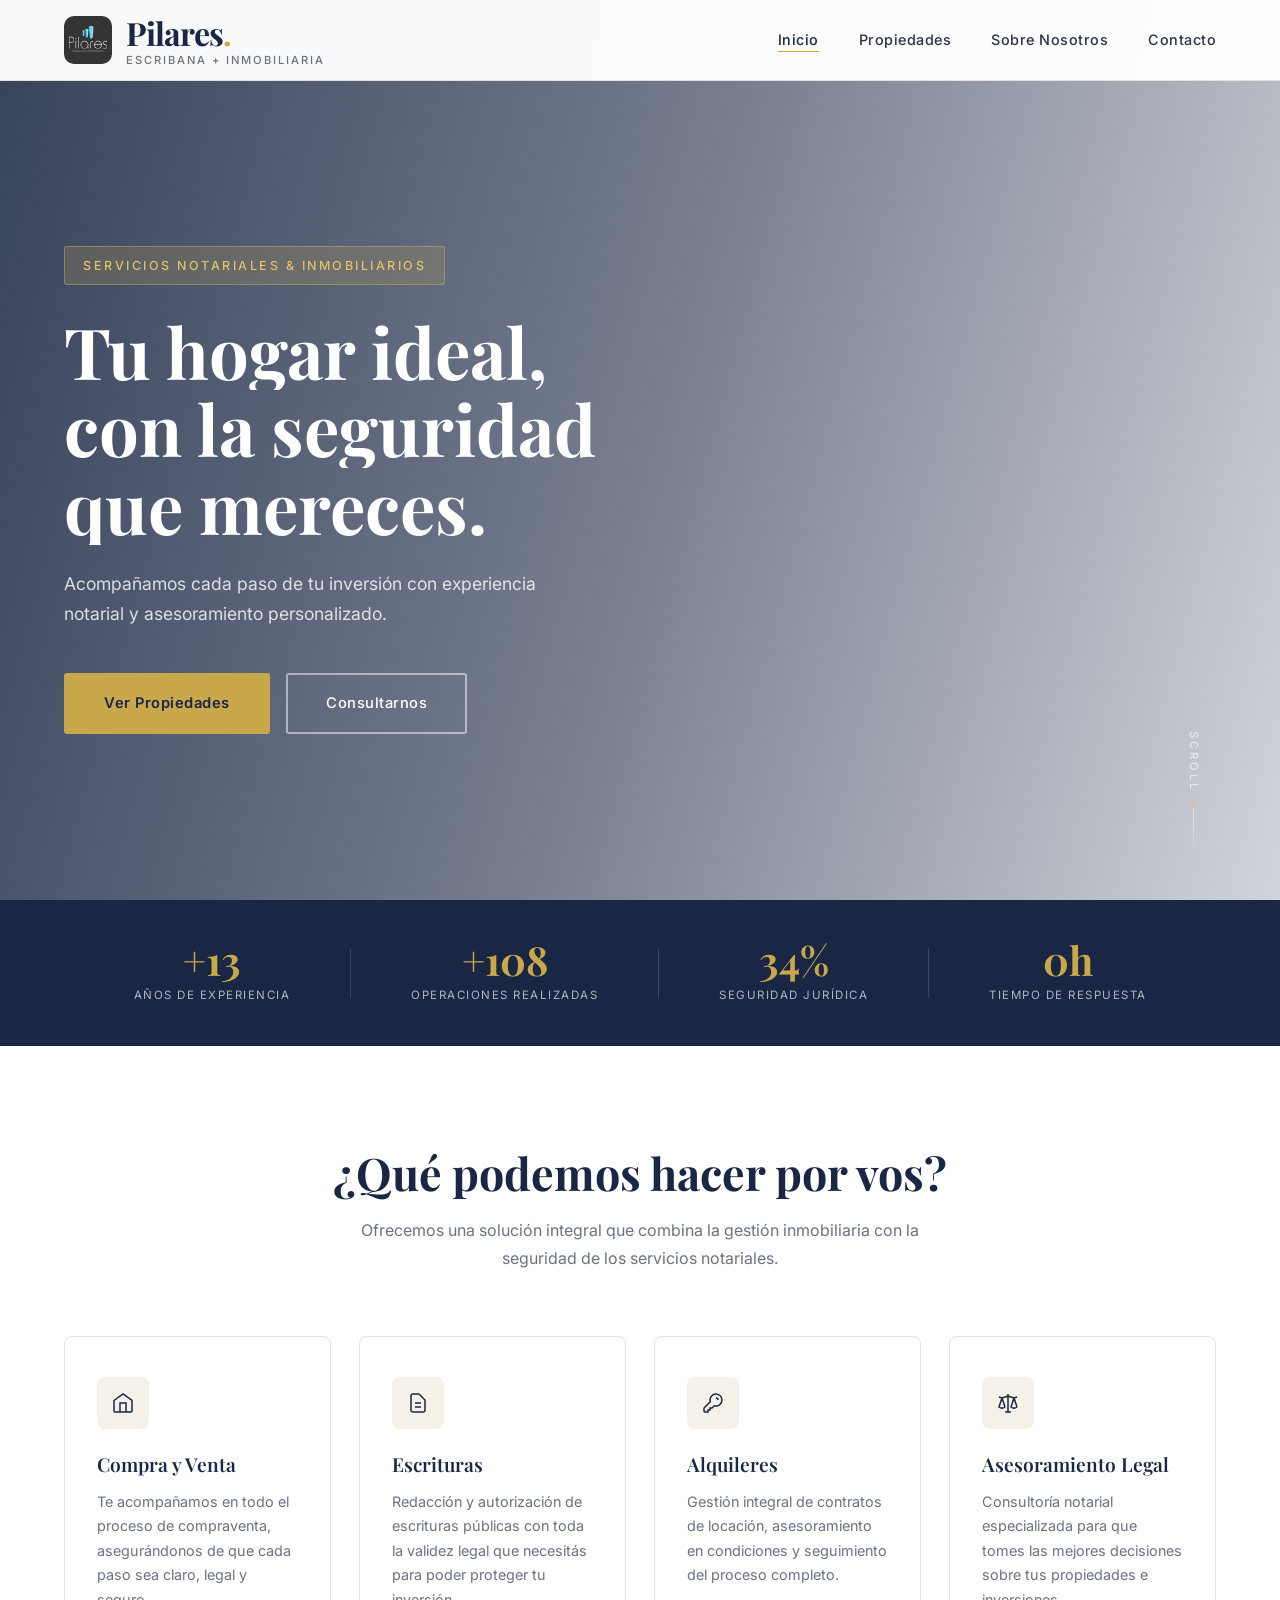
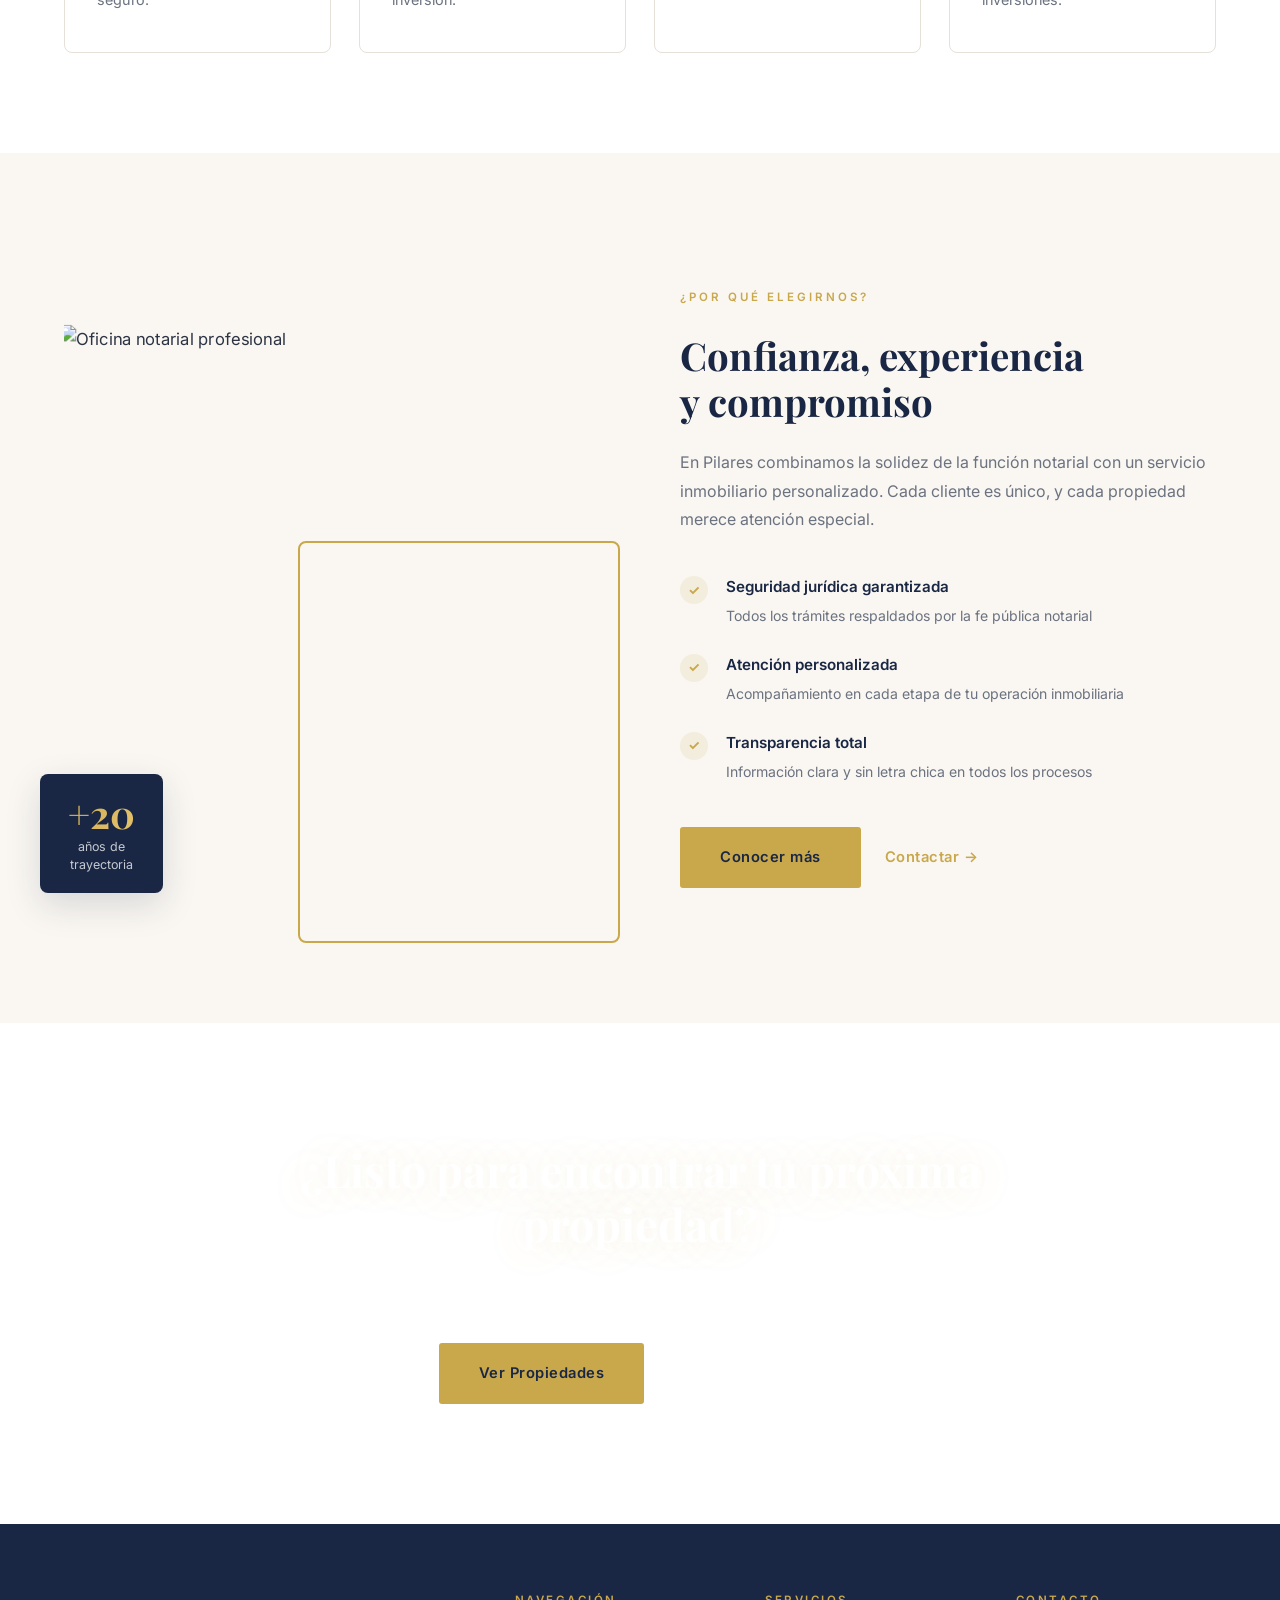
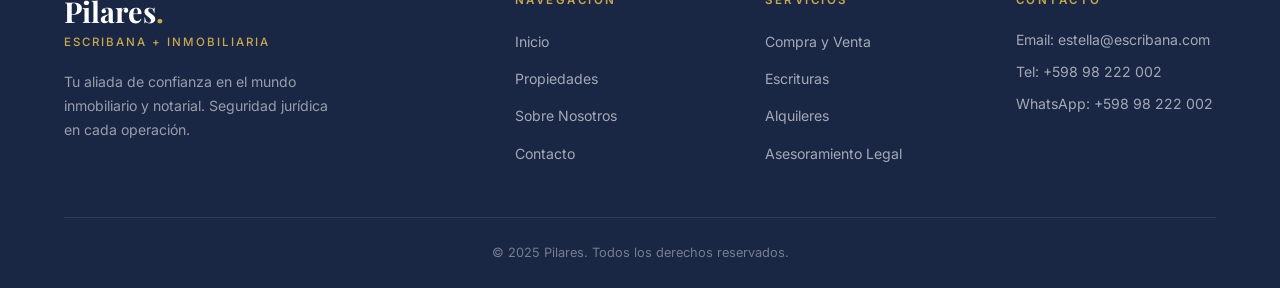
==== commit 81d8072a: "d" ====
--- a/index.html
+++ b/index.html
@@ -3,7 +3,28 @@
 <head>
     <meta charset="UTF-8">
     <meta name="viewport" content="width=device-width, initial-scale=1.0">
-    <title>Pilares | Inmobiliaria & Servicios Notariales</title>
+    <title>Pilares | Escribana Pública + Inmobiliaria en Uruguay</title>
+    <meta name="description" content="Pilares — Escribana Pública y Corredora Inmobiliaria en Uruguay. Compraventa de inmuebles, arrendamientos, herencias, poderes y más. +20 años de experiencia.">
+    <meta name="keywords" content="escribana pública Uruguay, inmobiliaria Uruguay, compraventa inmuebles Uruguay, arrendamiento Uruguay, escribana Montevideo, servicios notariales Uruguay">
+    <meta name="robots" content="index, follow">
+    <link rel="canonical" href="https://pilares.uy/">
+    <meta property="og:type" content="website">
+    <meta property="og:title" content="Pilares | Escribana Pública + Inmobiliaria en Uruguay">
+    <meta property="og:description" content="Escribana Pública y Corredora Inmobiliaria en Uruguay. Compraventa, arrendamientos, herencias y más. +20 años de experiencia.">
+    <meta property="og:url" content="https://pilares.uy/">
+    <meta property="og:locale" content="es_UY">
+    <script type="application/ld+json">
+    {
+      "@context": "https://schema.org",
+      "@type": ["LegalService", "RealEstateAgent"],
+      "name": "Pilares",
+      "description": "Escribana Pública y Corredora Inmobiliaria en Uruguay",
+      "url": "https://pilares.uy",
+      "areaServed": "Uruguay",
+      "serviceType": ["Servicios notariales", "Corretaje inmobiliario", "Compraventa de inmuebles", "Arrendamientos", "Herencias", "Poderes notariales"],
+      "inLanguage": "es"
+    }
+    </script>
     <link rel="icon" type="image/jpeg" href="Img/WhatsApp%20Image%202026-03-04%20at%2013.18.56.jpeg">
     <link rel="stylesheet" href="pagina_inicio.css">
     <link href="https://fonts.googleapis.com/css2?family=Playfair+Display:wght@400;600;700&family=Inter:wght@300;400;500;600&display=swap" rel="stylesheet">
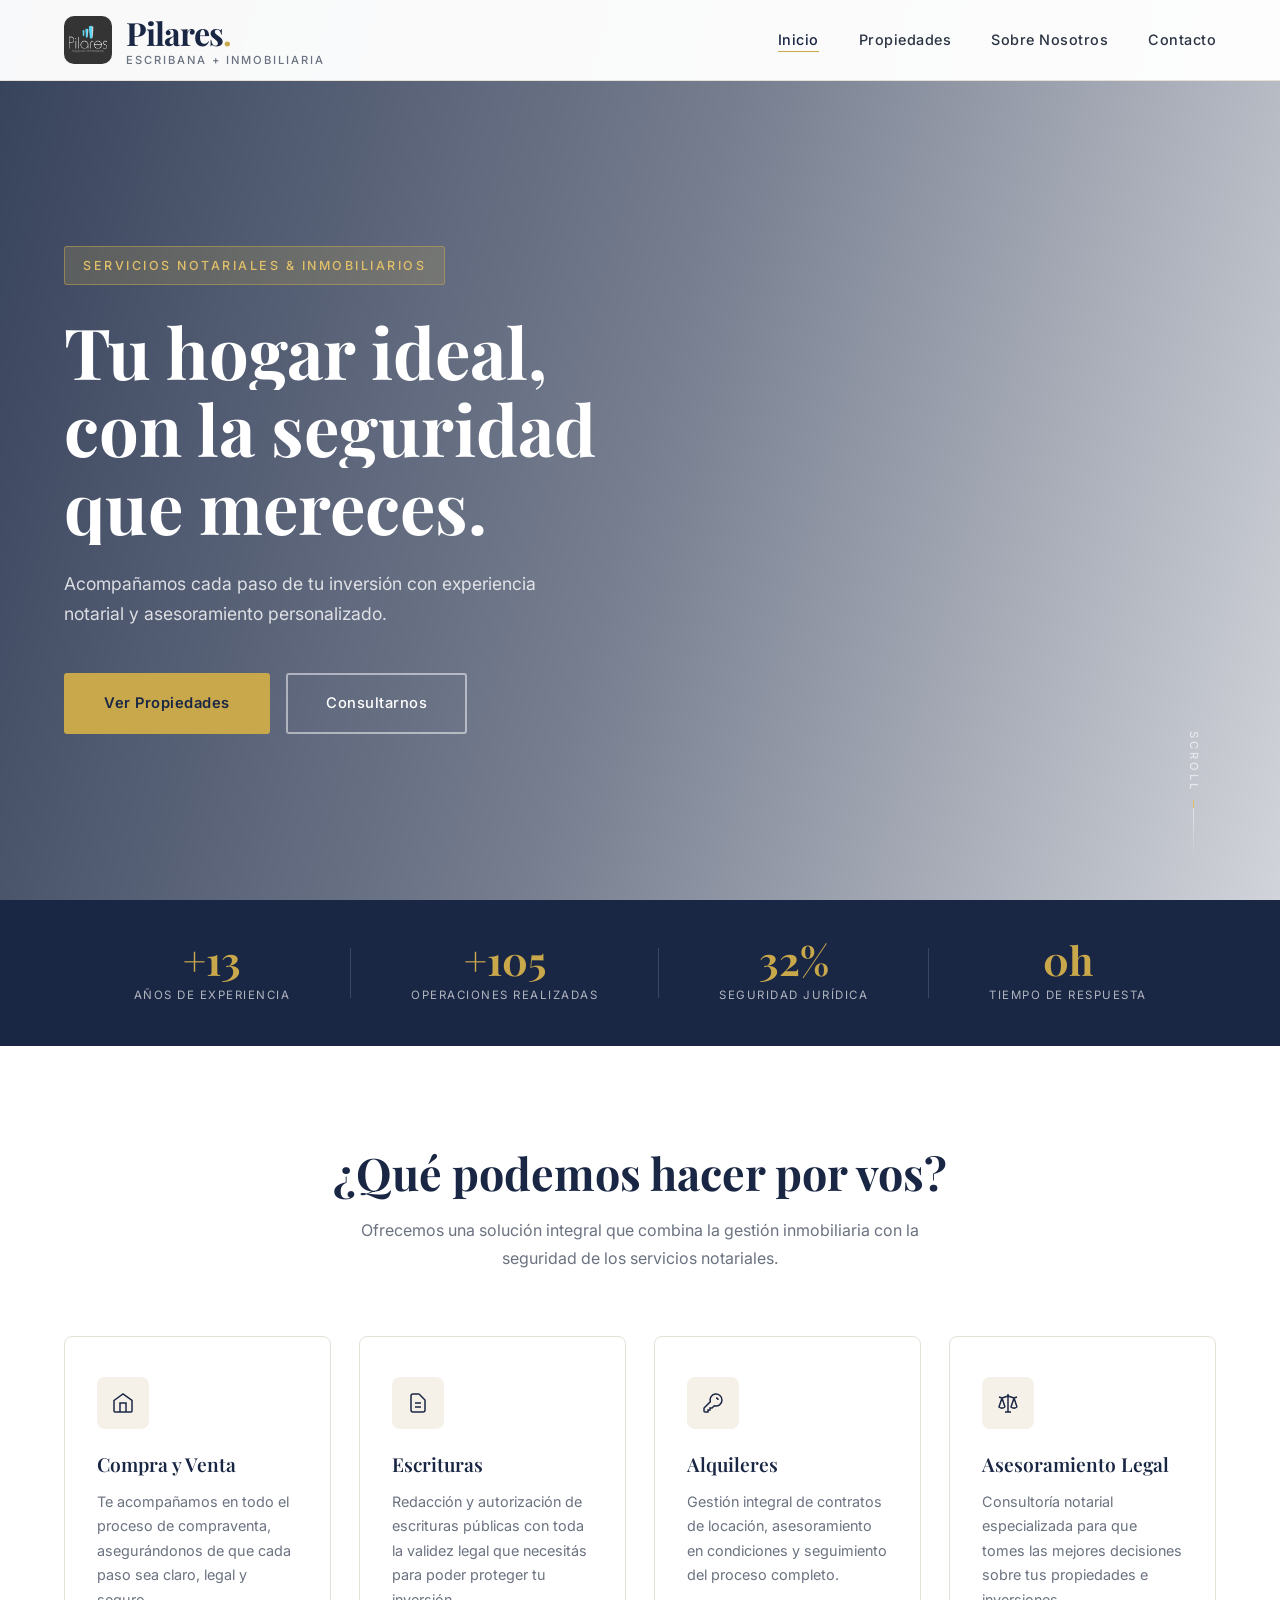
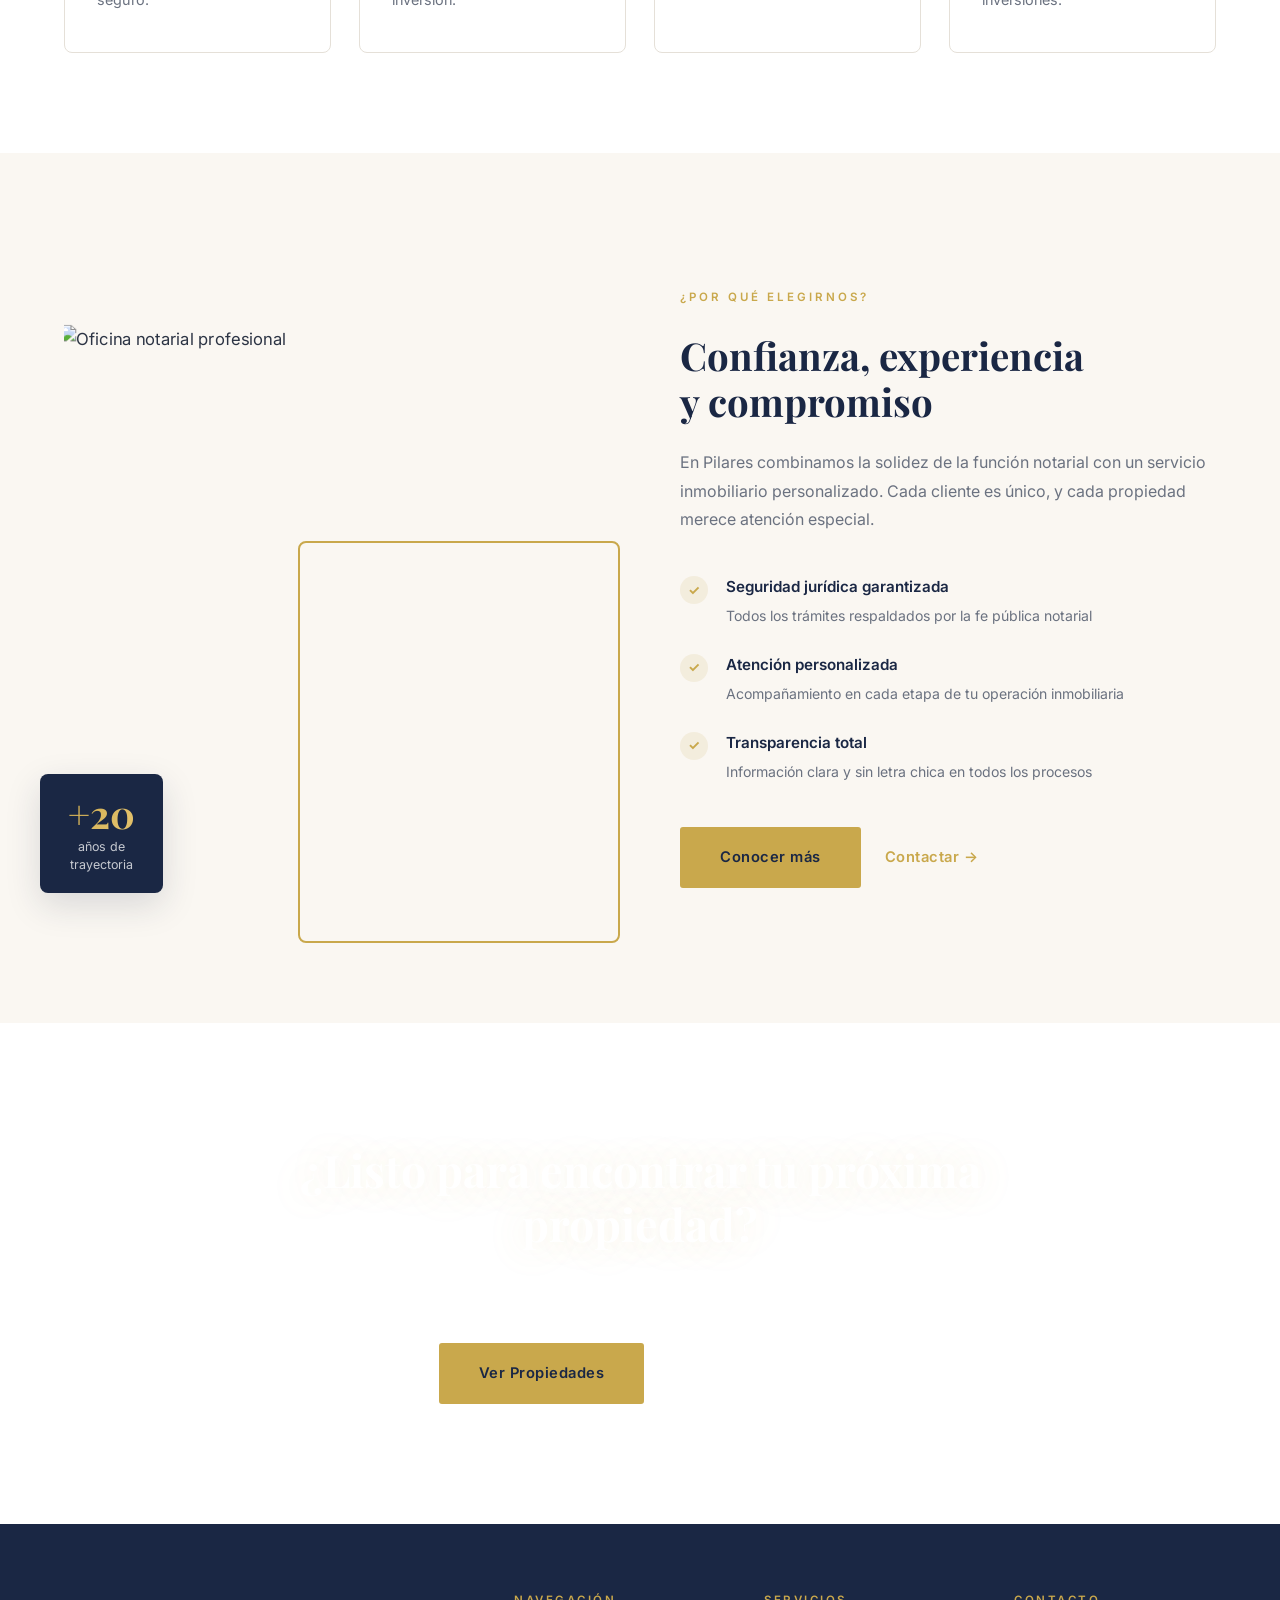
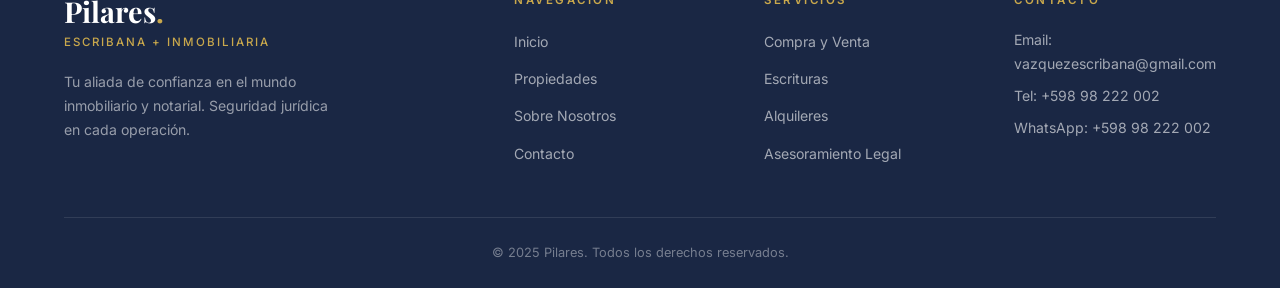
==== commit 75e118d0: "f" ====
--- a/index.html
+++ b/index.html
@@ -244,7 +244,7 @@
             </div>
             <div class="footer-section">
                 <h4>Contacto</h4>
-                <p>Email: estella@escribana.com</p>
+                <p>Email: vazquezescribana@gmail.com</p>
                 <p>Tel: +598 98 222 002</p>
                 <p>WhatsApp: +598 98 222 002</p>
             </div>
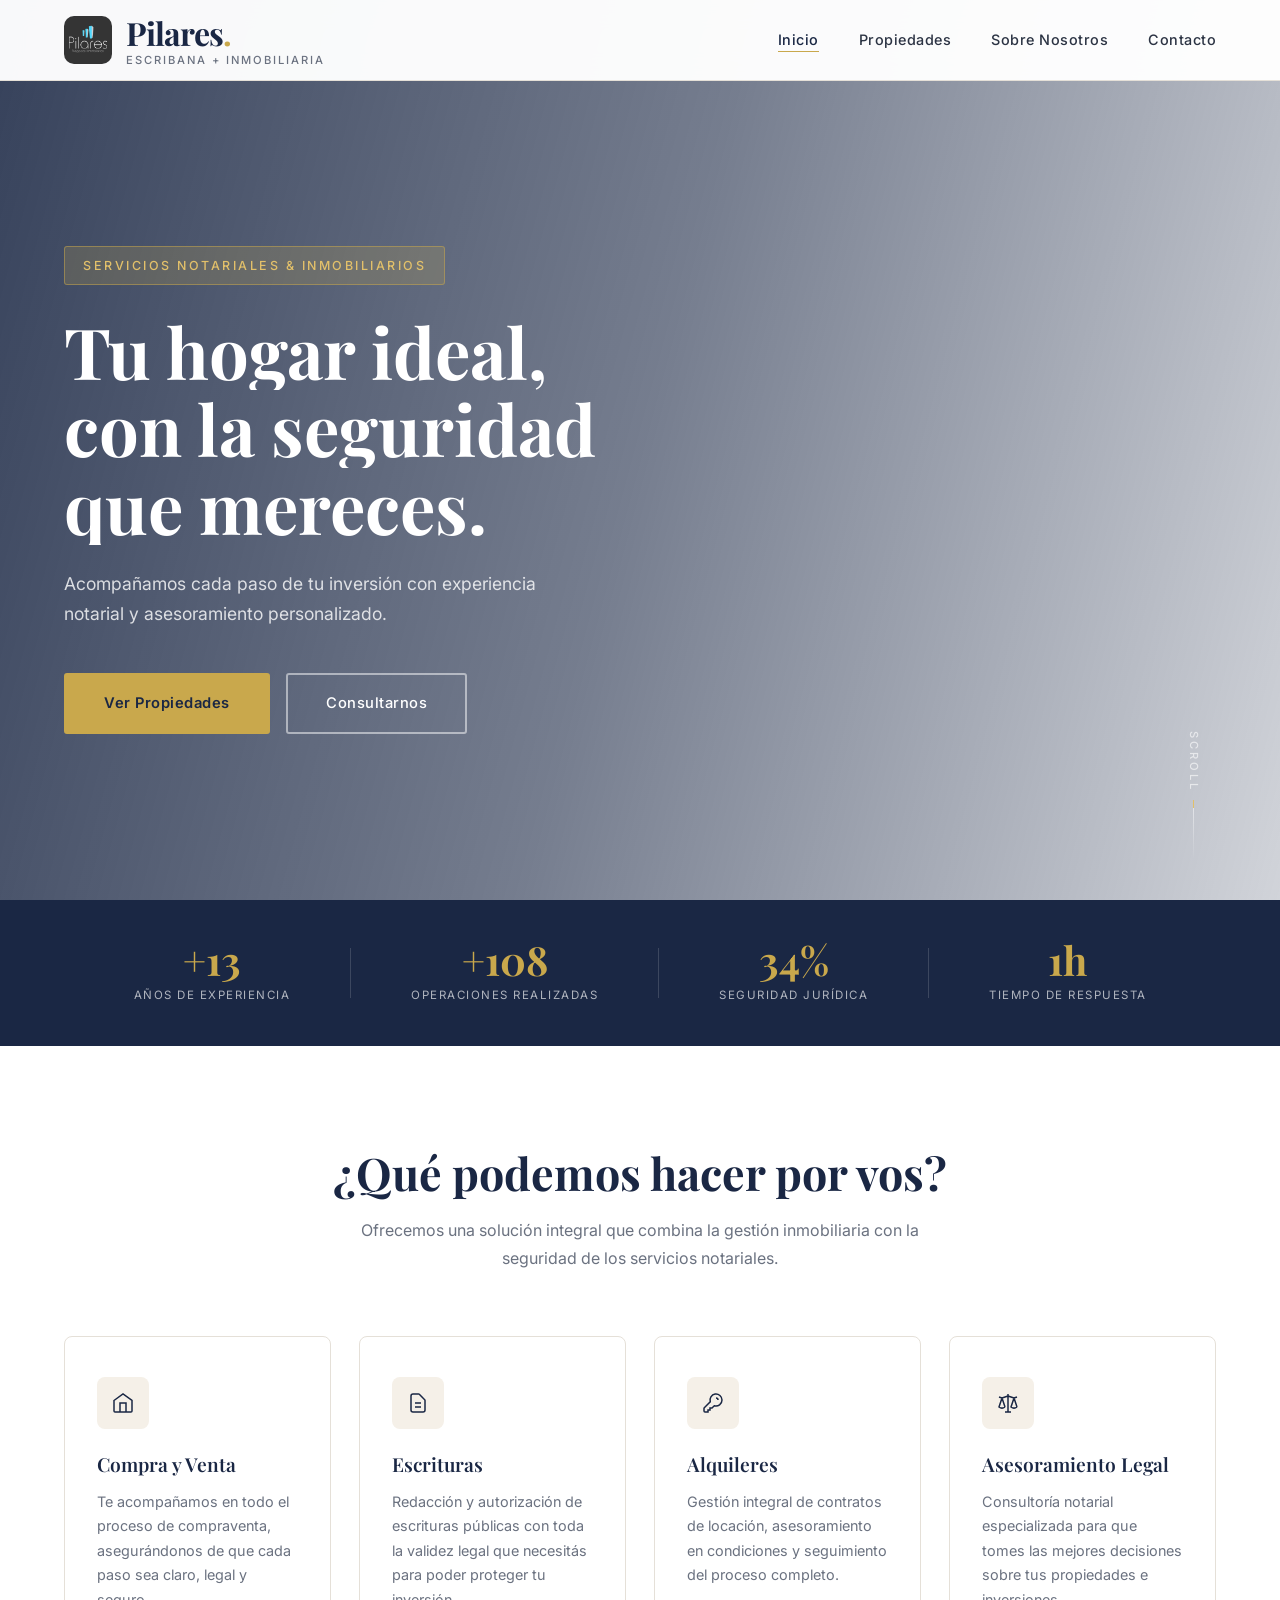
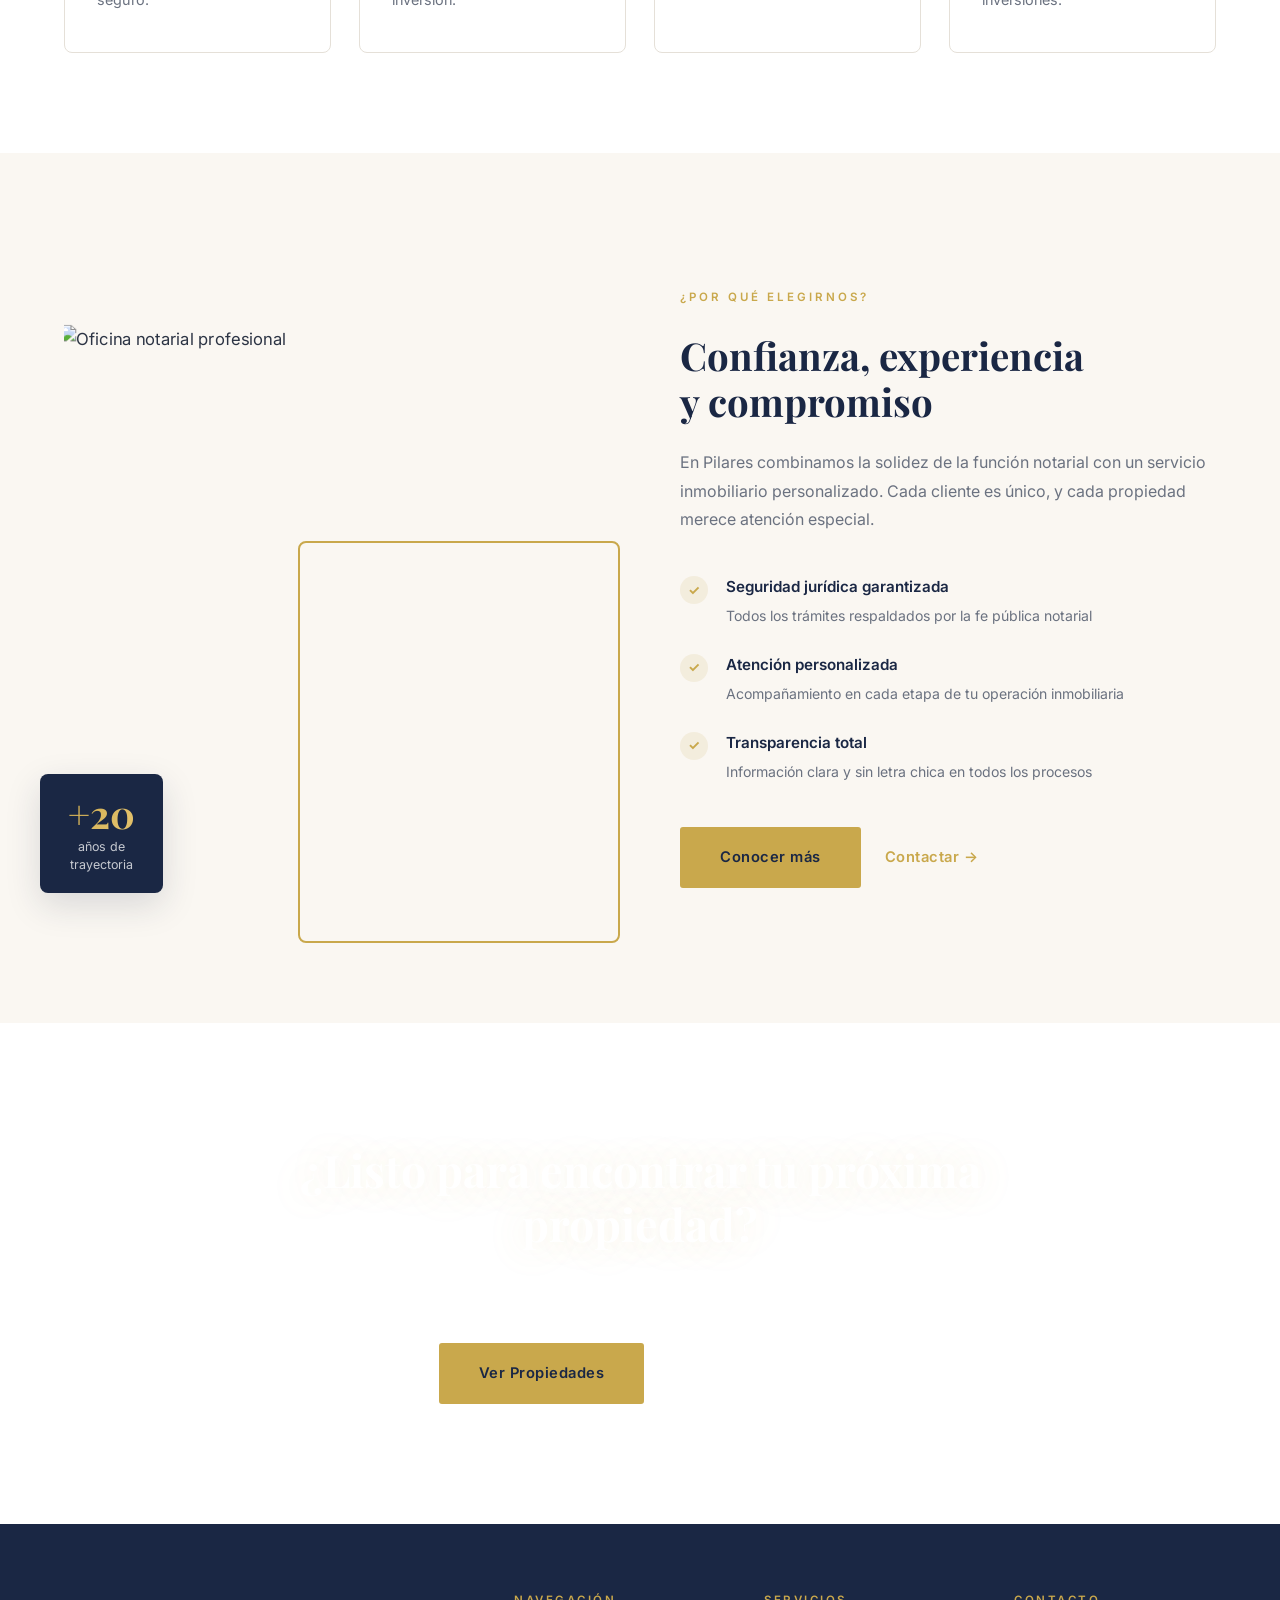
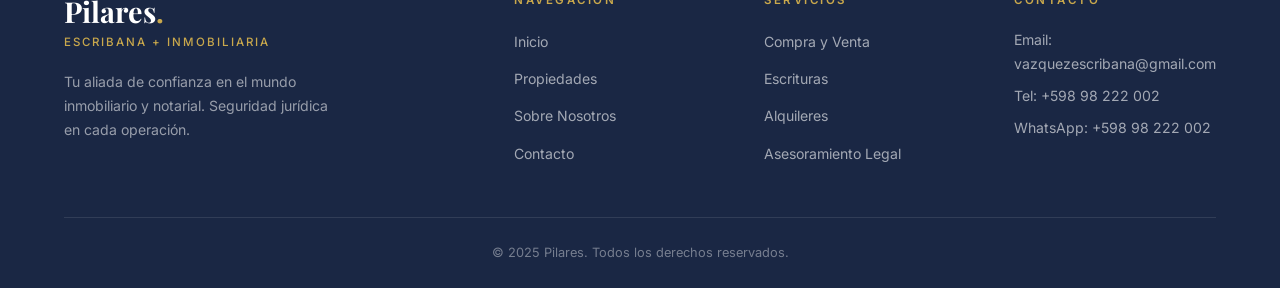
==== commit 7a039704: "ñ" ====
--- a/index.html
+++ b/index.html
@@ -25,6 +25,7 @@
       "inLanguage": "es"
     }
     </script>
+    <link rel="preload" as="image" href="https://images.unsplash.com/photo-1600585154340-be6161a56a0c?w=1200&q=70&auto=format&fit=crop">
     <link rel="icon" type="image/jpeg" href="Img/WhatsApp%20Image%202026-03-04%20at%2013.18.56.jpeg">
     <link rel="stylesheet" href="pagina_inicio.css">
     <link href="https://fonts.googleapis.com/css2?family=Playfair+Display:wght@400;600;700&family=Inter:wght@300;400;500;600&display=swap" rel="stylesheet">
@@ -35,7 +36,7 @@
         <div class="header-container">
             <div class="logo">
                 <a href="index.html">
-                    <img class="logo-img" src="Img/WhatsApp%20Image%202026-03-04%20at%2013.18.56.jpeg" alt="Pilares">
+                    <img class="logo-img" src="Img/WhatsApp%20Image%202026-03-04%20at%2013.18.56.jpeg" alt="Pilares" width="48" height="48" decoding="async">
                     <div class="logo-text">
                         <h1>Pilares<span class="logo-accent">.</span></h1>
                         <span class="logo-subtitle">Escribana + Inmobiliaria</span>
@@ -157,7 +158,7 @@
             <div class="why-us-container">
                 <div class="why-us-image-col">
                     <div class="image-wrapper">
-                        <img src="https://images.unsplash.com/photo-1560518883-ce09059eeffa?w=900&q=80&auto=format&fit=crop" alt="Oficina notarial profesional">
+                        <img src="https://images.unsplash.com/photo-1560518883-ce09059eeffa?w=700&q=70&auto=format&fit=crop" alt="Oficina notarial profesional" loading="lazy" decoding="async" width="700" height="467">
                     </div>
                     <div class="image-frame"></div>
                     <div class="experience-badge">
--- a/pagina_inicio.css
+++ b/pagina_inicio.css
@@ -223,7 +223,7 @@
 .hero-bg {
     position: absolute;
     inset: 0;
-    background-image: url('https://images.unsplash.com/photo-1600585154340-be6161a56a0c?w=1800&q=85&auto=format&fit=crop');
+    background-image: url('https://images.unsplash.com/photo-1600585154340-be6161a56a0c?w=1200&q=70&auto=format&fit=crop');
     background-size: cover;
     background-position: center;
     transform: scale(1.05);
@@ -747,7 +747,7 @@
 .cta-bg {
     position: absolute;
     inset: 0;
-    background-image: url('https://images.unsplash.com/photo-1564013799919-ab600027ffc6?w=1600&q=80&auto=format&fit=crop');
+    background-image: url('https://images.unsplash.com/photo-1564013799919-ab600027ffc6?w=800&q=55&auto=format&fit=crop');
     background-size: cover;
     background-position: center;
     filter: brightness(0.22);
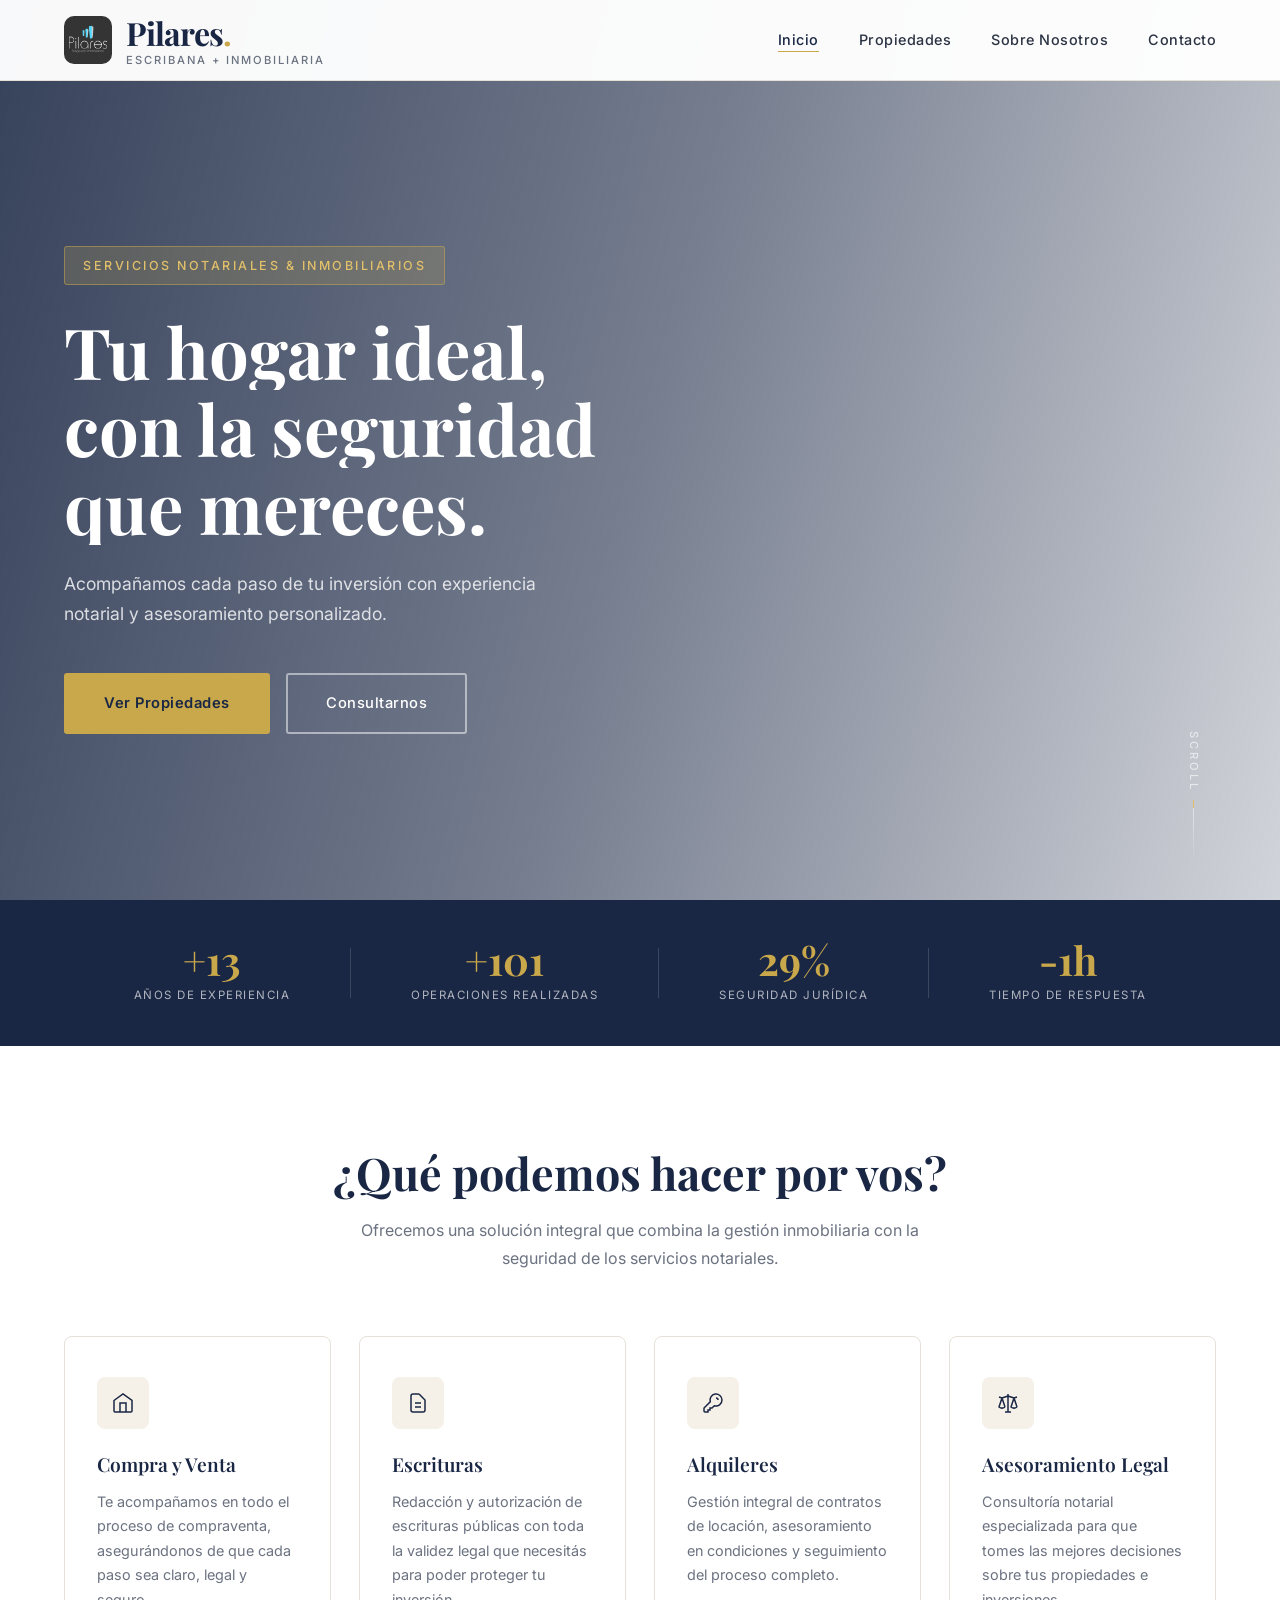
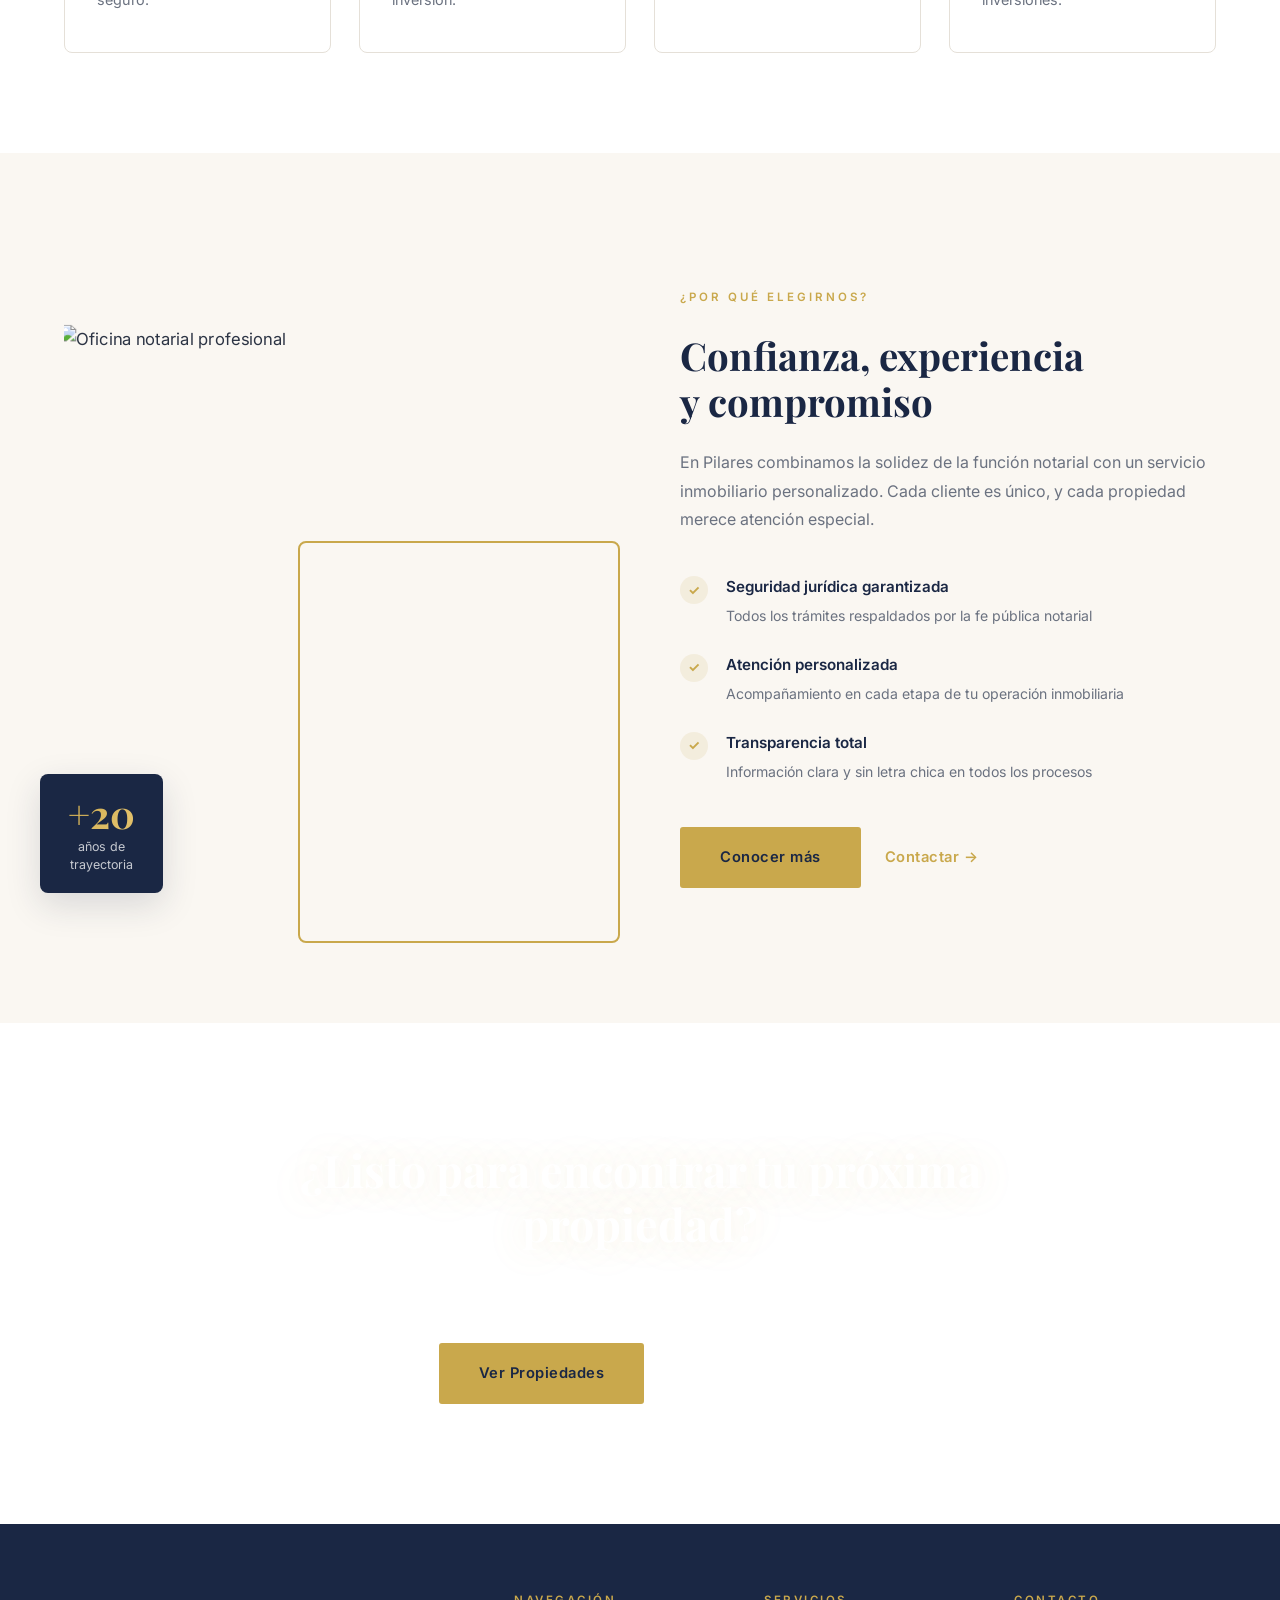
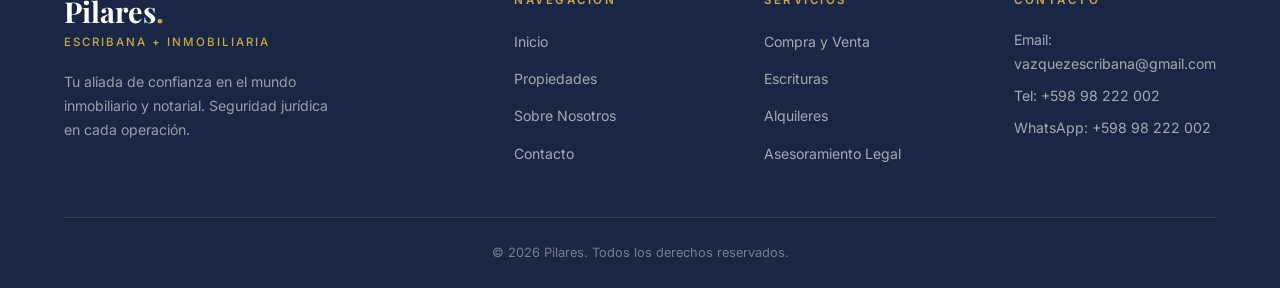
==== commit 42d297f4: "n" ====
--- a/index.html
+++ b/index.html
@@ -251,7 +251,7 @@
             </div>
         </div>
         <div class="footer-bottom">
-            <p>&copy; 2025 Pilares. Todos los derechos reservados.</p>
+            <p>&copy; 2026 Pilares. Todos los derechos reservados.</p>
         </div>
     </footer>
 
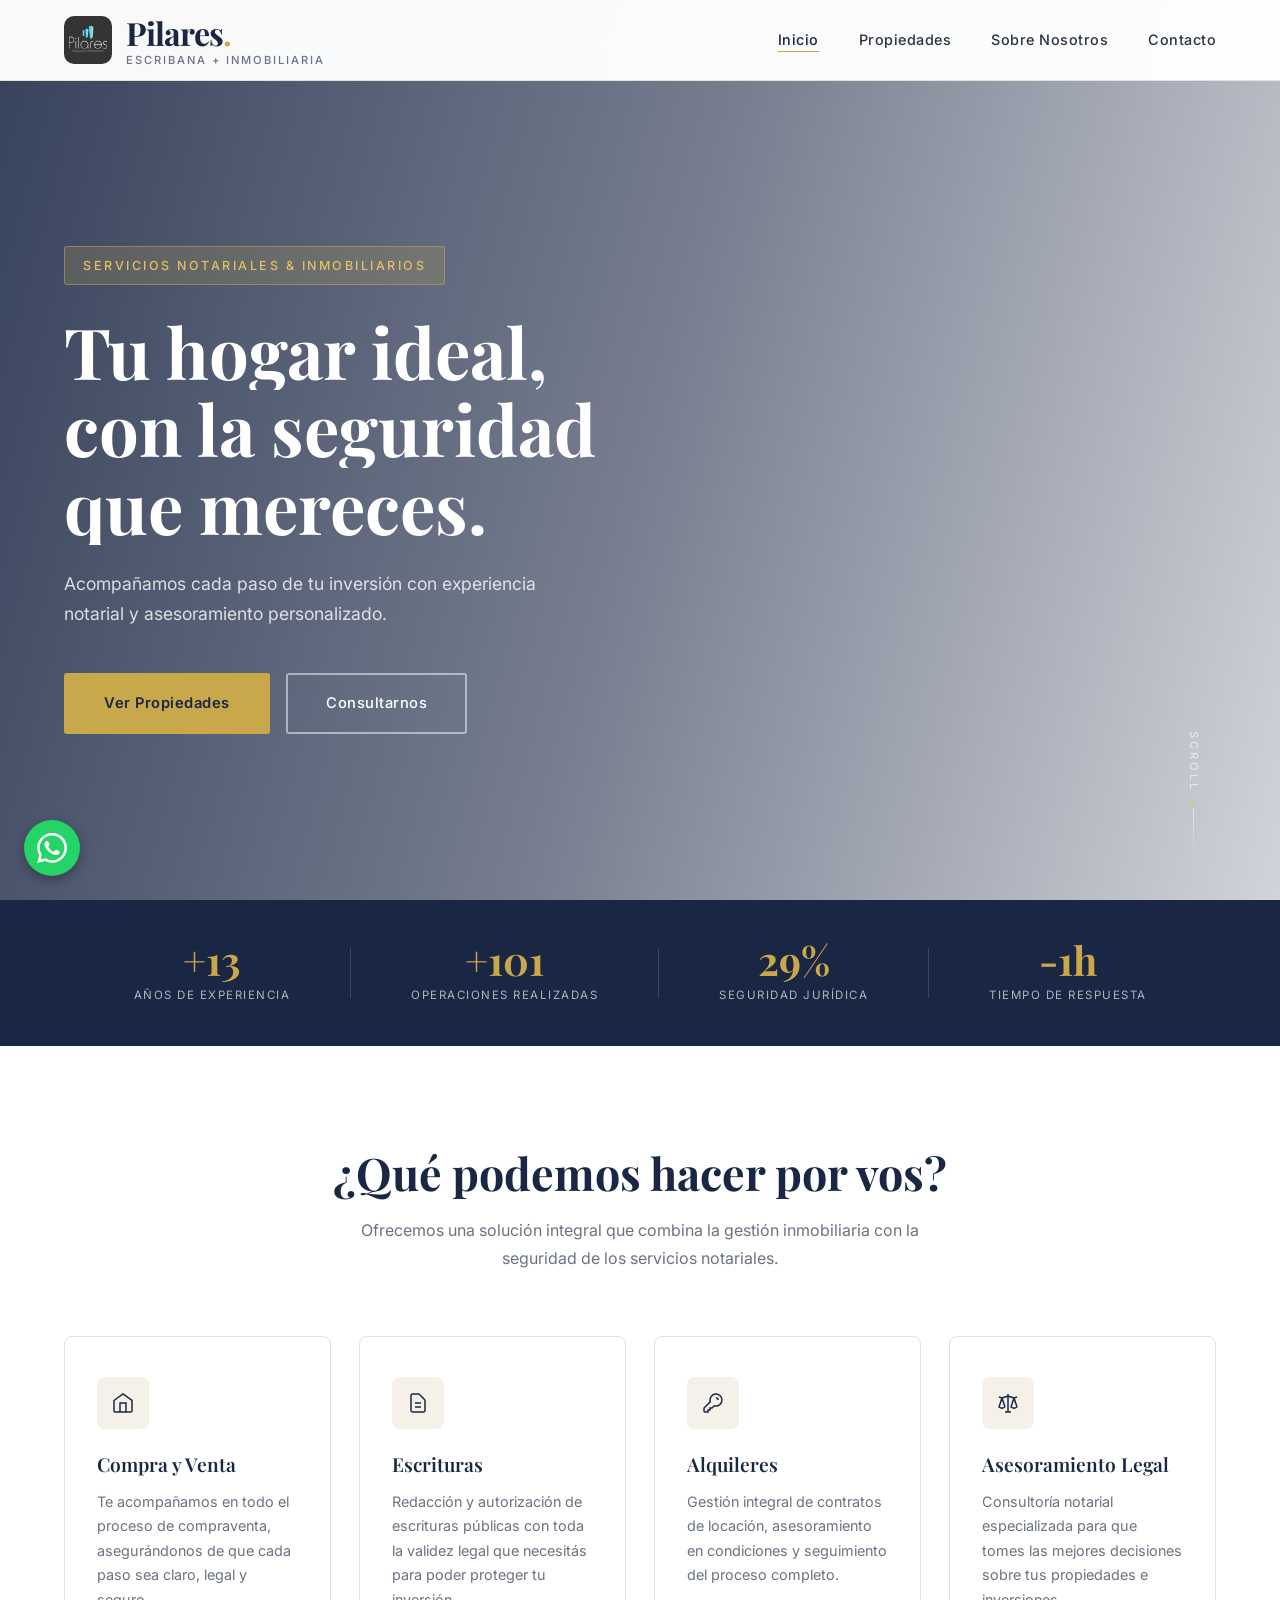
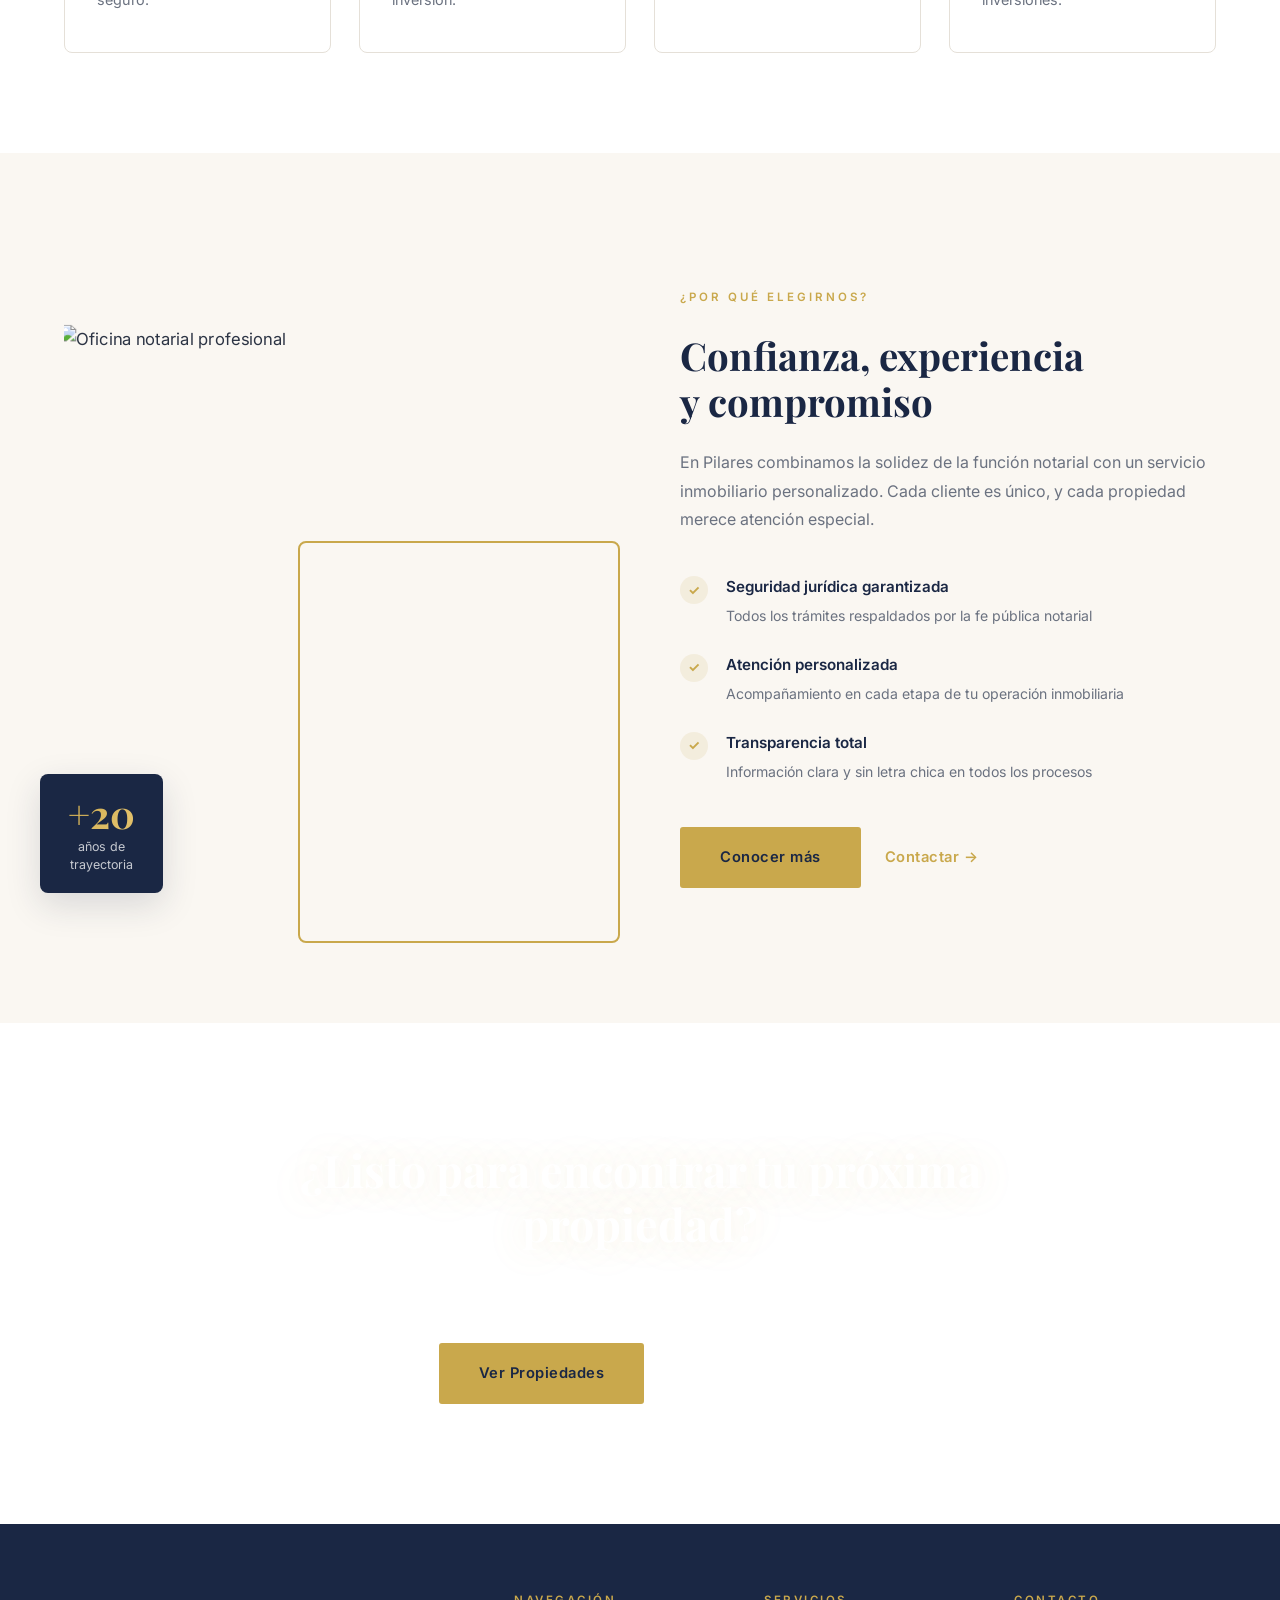
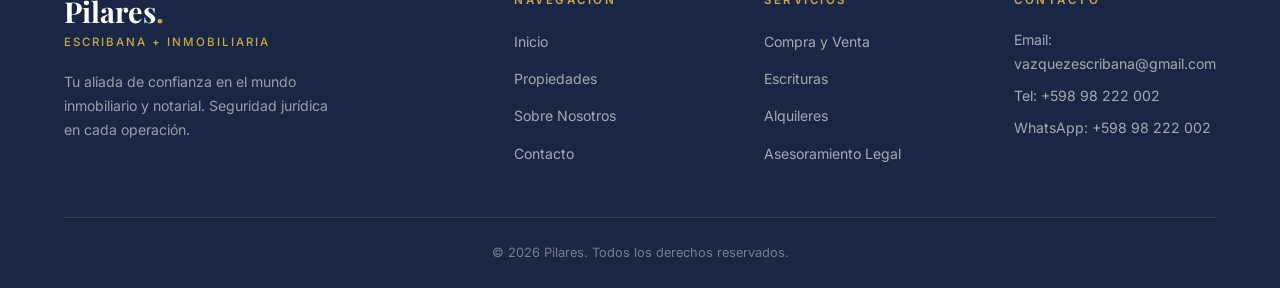
==== commit 2cc06a81: "." ====
--- a/index.html
+++ b/index.html
@@ -257,5 +257,14 @@
 
     <script src="pagina_inicio.js"></script>
 
+    <!-- WhatsApp Float Button -->
+    <style>
+        .whatsapp-float { position:fixed; bottom:24px; left:24px; background:#25D366; width:56px; height:56px; border-radius:50%; display:flex; align-items:center; justify-content:center; box-shadow:0 4px 12px rgba(0,0,0,.3); z-index:9999; transition:transform .2s,box-shadow .2s; }
+        .whatsapp-float:hover { transform:scale(1.1); box-shadow:0 6px 16px rgba(0,0,0,.4); }
+    </style>
+    <a href="https://wa.me/59898222002" target="_blank" rel="noopener noreferrer" class="whatsapp-float" aria-label="Contactar por WhatsApp">
+        <svg xmlns="http://www.w3.org/2000/svg" viewBox="0 0 24 24" width="30" height="30" fill="white"><path d="M17.472 14.382c-.297-.149-1.758-.867-2.03-.967-.273-.099-.471-.148-.67.15-.197.297-.767.966-.94 1.164-.173.199-.347.223-.644.075-.297-.15-1.255-.463-2.39-1.475-.883-.788-1.48-1.761-1.653-2.059-.173-.297-.018-.458.13-.606.134-.133.298-.347.446-.52.149-.174.198-.298.298-.497.099-.198.05-.371-.025-.52-.075-.149-.669-1.612-.916-2.207-.242-.579-.487-.5-.669-.51-.173-.008-.371-.01-.57-.01-.198 0-.52.074-.792.372-.272.297-1.04 1.016-1.04 2.479 0 1.462 1.065 2.875 1.213 3.074.149.198 2.096 3.2 5.077 4.487.709.306 1.262.489 1.694.625.712.227 1.36.195 1.871.118.571-.085 1.758-.719 2.006-1.413.248-.694.248-1.289.173-1.413-.074-.124-.272-.198-.57-.347m-5.421 7.403h-.004a9.87 9.87 0 01-5.031-1.378l-.361-.214-3.741.982.998-3.648-.235-.374a9.86 9.86 0 01-1.51-5.26c.001-5.45 4.436-9.884 9.888-9.884 2.64 0 5.122 1.03 6.988 2.898a9.825 9.825 0 012.893 6.994c-.003 5.45-4.437 9.884-9.885 9.884m8.413-18.297A11.815 11.815 0 0012.05 0C5.495 0 .16 5.335.157 11.892c0 2.096.547 4.142 1.588 5.945L.057 24l6.305-1.654a11.882 11.882 0 005.683 1.448h.005c6.554 0 11.89-5.335 11.893-11.893a11.821 11.821 0 00-3.48-8.413z"/></svg>
+    </a>
+
 </body>
 </html>
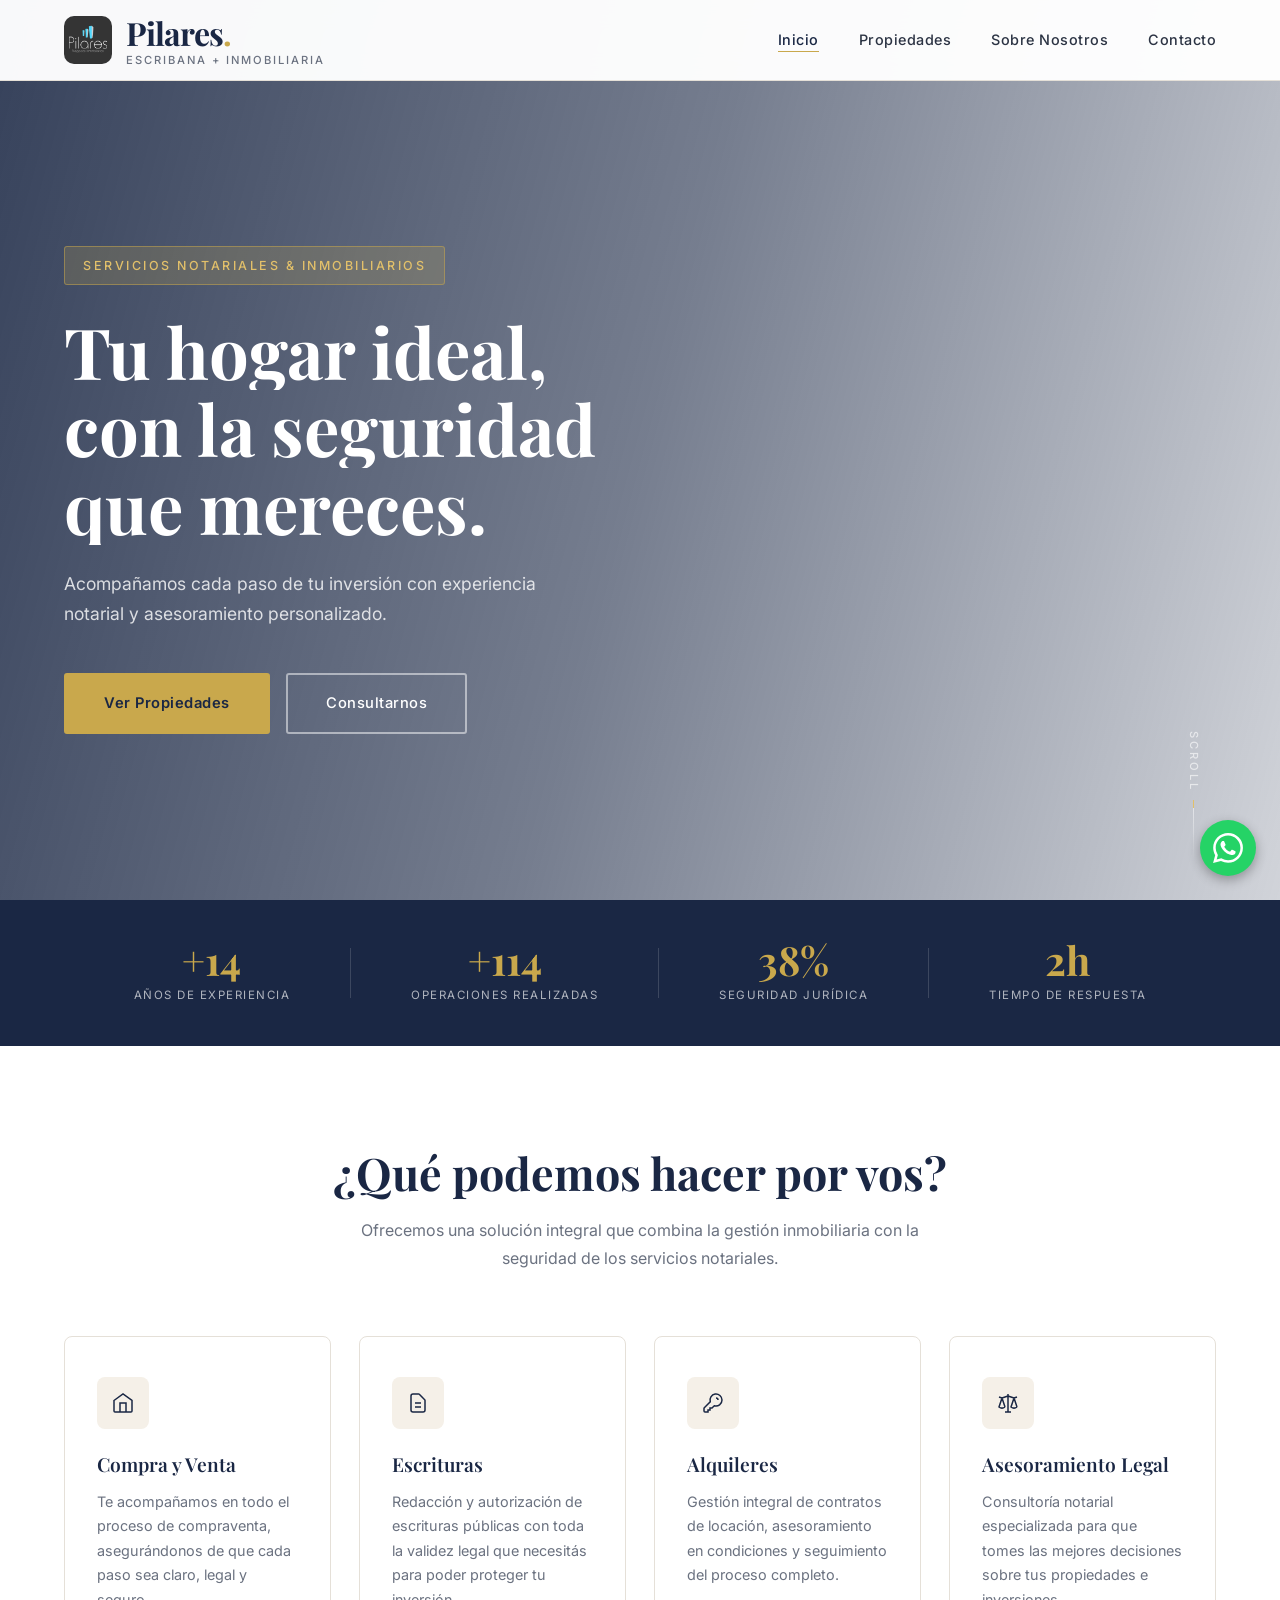
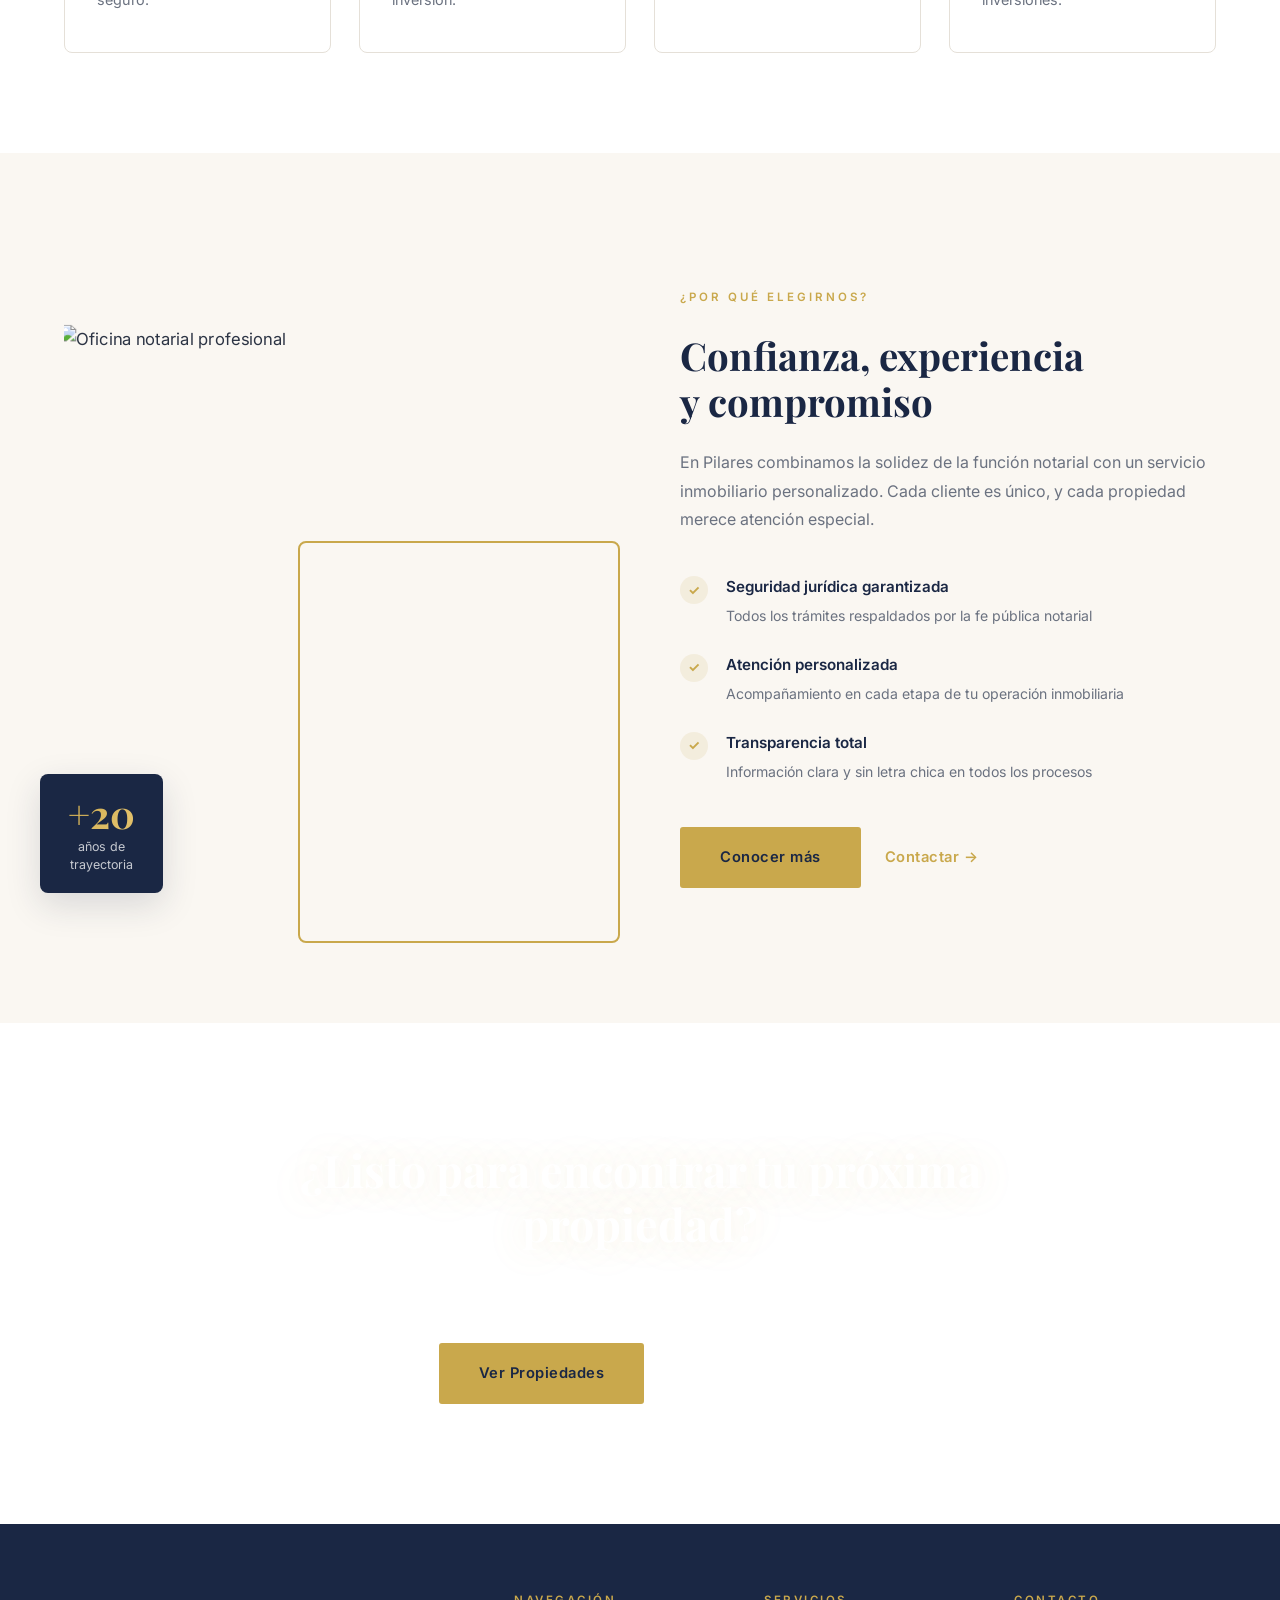
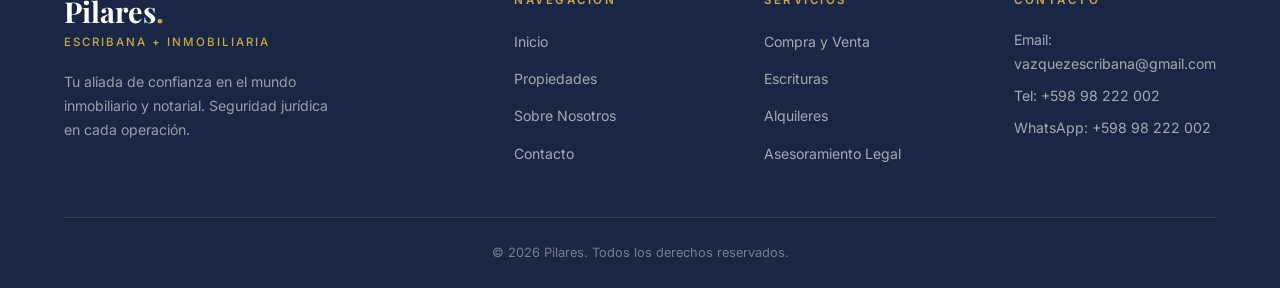
==== commit 3de51185: "lk" ====
--- a/index.html
+++ b/index.html
@@ -259,7 +259,7 @@
 
     <!-- WhatsApp Float Button -->
     <style>
-        .whatsapp-float { position:fixed; bottom:24px; left:24px; background:#25D366; width:56px; height:56px; border-radius:50%; display:flex; align-items:center; justify-content:center; box-shadow:0 4px 12px rgba(0,0,0,.3); z-index:9999; transition:transform .2s,box-shadow .2s; }
+        .whatsapp-float { position:fixed; bottom:24px; right:24px; background:#25D366; width:56px; height:56px; border-radius:50%; display:flex; align-items:center; justify-content:center; box-shadow:0 4px 12px rgba(0,0,0,.3); z-index:9999; transition:transform .2s,box-shadow .2s; }
         .whatsapp-float:hover { transform:scale(1.1); box-shadow:0 6px 16px rgba(0,0,0,.4); }
     </style>
     <a href="https://wa.me/59898222002" target="_blank" rel="noopener noreferrer" class="whatsapp-float" aria-label="Contactar por WhatsApp">
